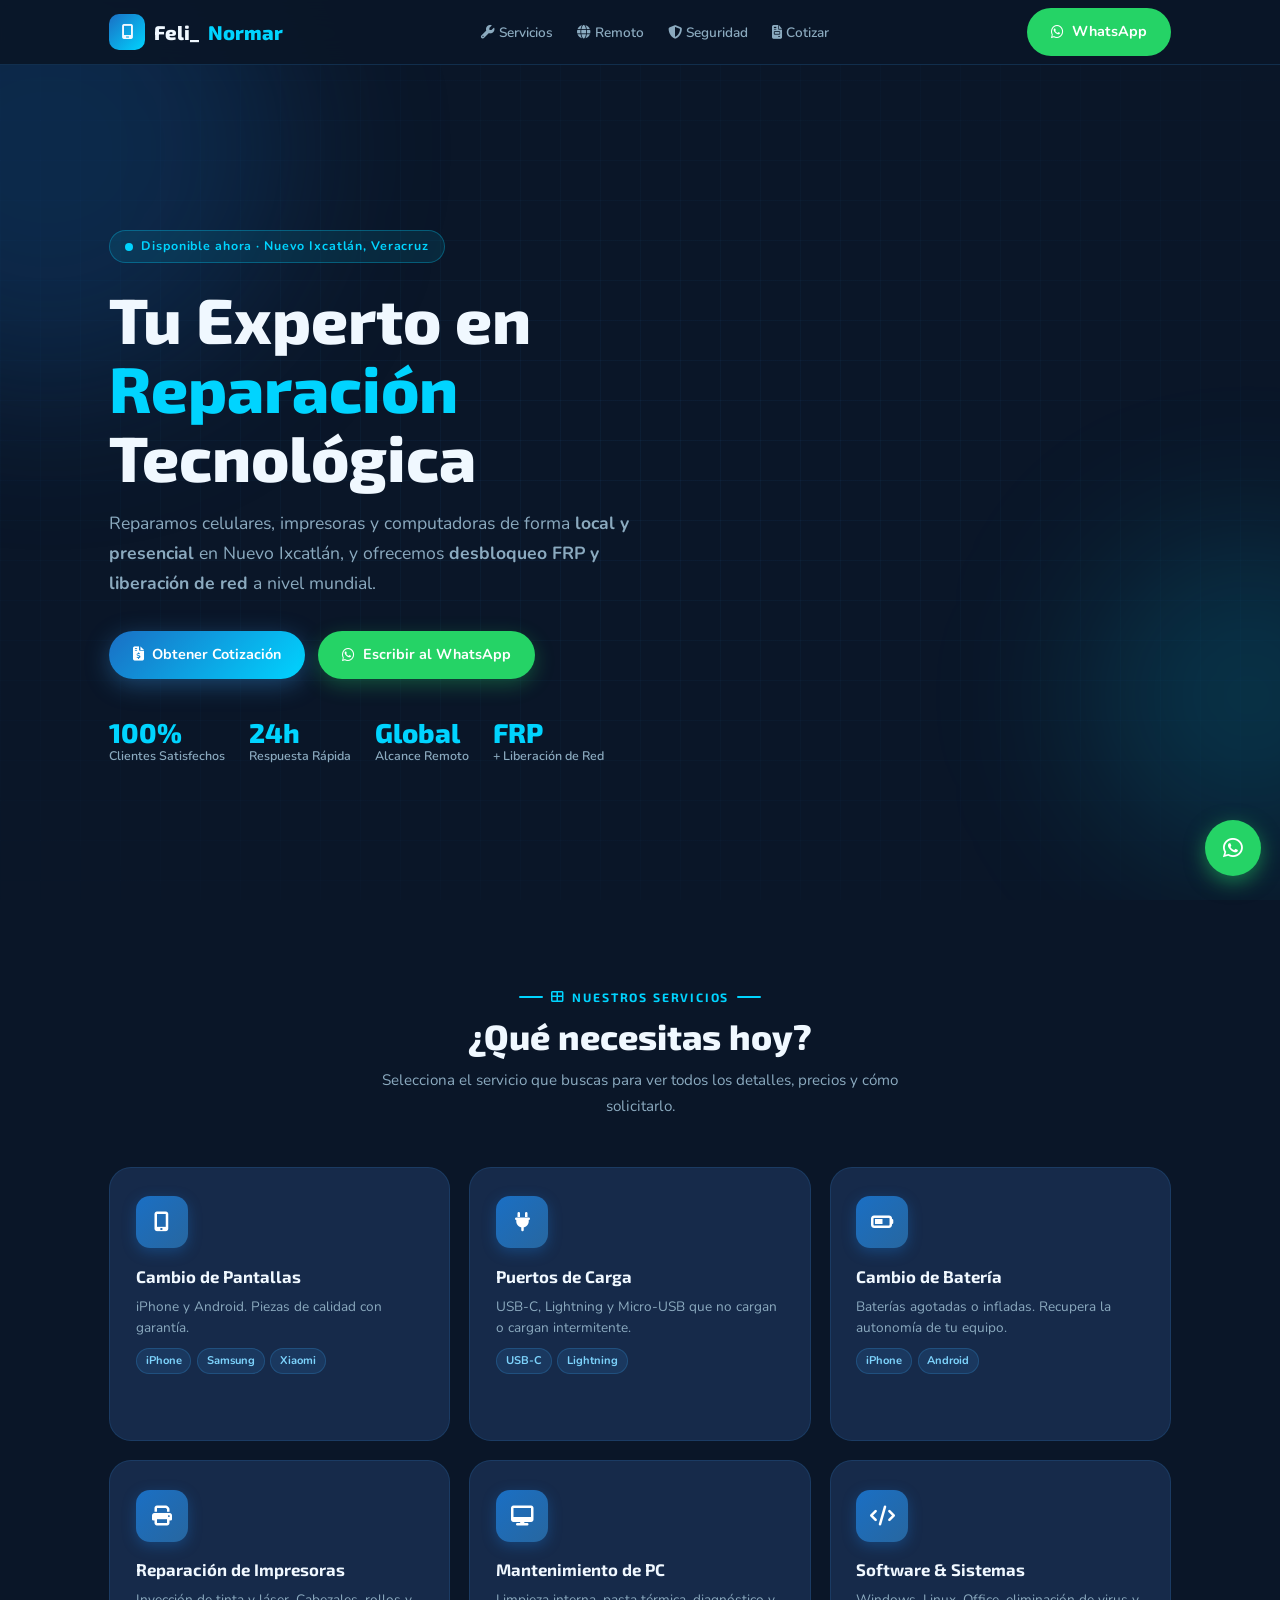
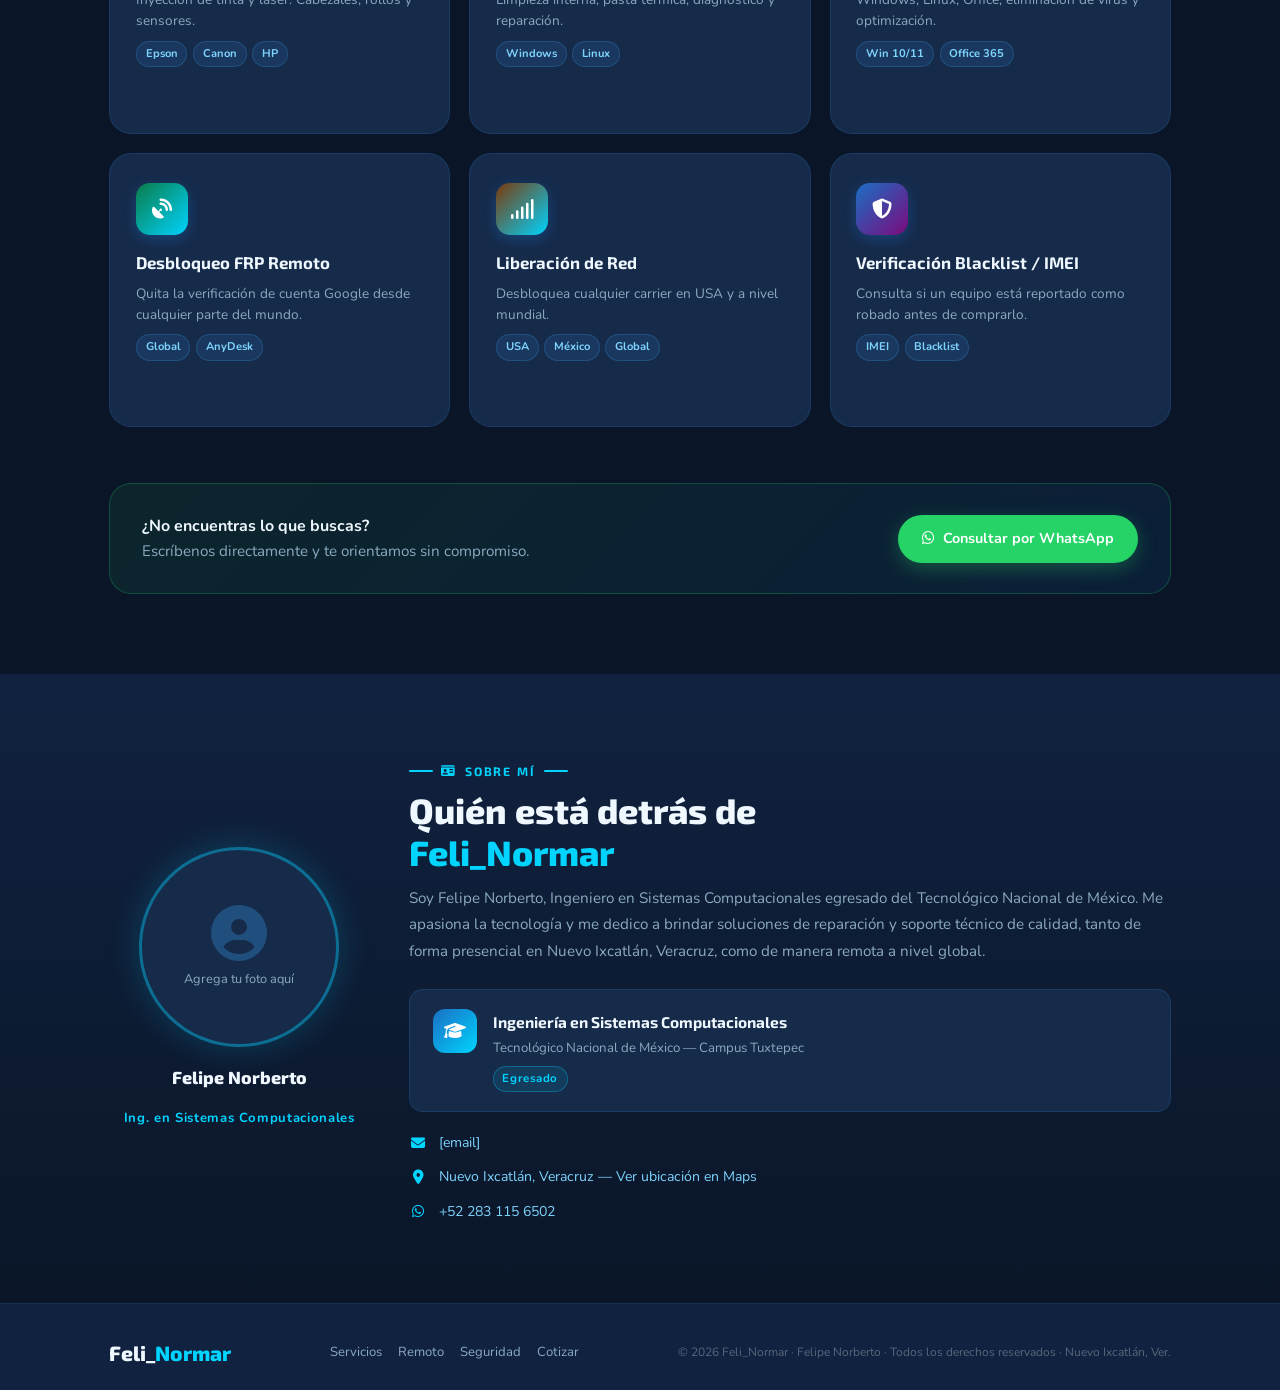
==== index.html @ 26ccc9f1 "feat: sitio web Feli_Normar - lanzamiento inicial" ====
<!DOCTYPE html>
<html lang="es">
<head>
  <meta charset="UTF-8" />
  <meta name="viewport" content="width=device-width, initial-scale=1.0" />
  <meta name="description" content="Feli_Normar – Reparación de celulares, PC e impresoras en Nuevo Ixcatlán, Veracruz. Desbloqueo FRP y liberación de red a nivel global." />
  <title>Feli_Normar | Reparación & Servicios Tecnológicos</title>
  <link rel="preconnect" href="https://fonts.googleapis.com" />
  <link rel="preconnect" href="https://fonts.gstatic.com" crossorigin />
  <link href="https://fonts.googleapis.com/css2?family=Exo+2:wght@300;400;600;700;800&family=Nunito:wght@300;400;600;700&display=swap" rel="stylesheet" />
  <link rel="stylesheet" href="https://cdnjs.cloudflare.com/ajax/libs/font-awesome/6.5.0/css/all.min.css" />
  <link rel="stylesheet" href="assets/css/shared.css" />
  <style>
    /* HERO */
    #hero {
      min-height: 100vh; display: flex; align-items: center;
      padding-top: 80px; position: relative; overflow: hidden;
    }
    .hero-grid {
      position: absolute; inset: 0; z-index: 0;
      background-image:
        linear-gradient(rgba(56,163,245,.06) 1px, transparent 1px),
        linear-gradient(90deg, rgba(56,163,245,.06) 1px, transparent 1px);
      background-size: 40px 40px;
      mask-image: radial-gradient(ellipse 80% 70% at 50% 50%, black, transparent);
    }
    .glow { position: absolute; border-radius: 50%; filter: blur(80px); z-index: 0; pointer-events: none; }
    .glow-1 { width: 480px; height: 480px; top: -10%; left: -15%; background: rgba(26,111,196,.22); }
    .glow-2 { width: 320px; height: 320px; bottom: 5%; right: -10%; background: rgba(0,212,255,.15); }

    .hero-content { position: relative; z-index: 1; padding: 3.5rem 0 2.5rem; }

    .hero-badge {
      display: inline-flex; align-items: center; gap: .5rem;
      background: rgba(0,212,255,.1); border: 1px solid rgba(0,212,255,.3);
      border-radius: 50px; padding: .35rem .95rem;
      font-size: .78rem; font-weight: 700; color: var(--accent);
      letter-spacing: .07em; margin-bottom: 1.3rem;
      animation: fadeInDown .7s ease both;
    }
    .dot { width: 8px; height: 8px; border-radius: 50%; background: var(--accent); animation: blink 1.5s infinite; }
    @keyframes blink { 0%,100%{opacity:1} 50%{opacity:.2} }

    .hero-title {
      font-family: var(--font-head); font-size: clamp(2rem, 8vw, 4rem);
      font-weight: 800; line-height: 1.08; color: var(--white);
      animation: fadeInUp .7s .1s ease both;
    }
    .hero-title .accent { color: var(--accent); }

    .hero-subtitle {
      font-size: clamp(.92rem, 3vw, 1.1rem); color: var(--gray);
      margin: 1.1rem 0 2rem; max-width: 540px; line-height: 1.7;
      animation: fadeInUp .7s .2s ease both;
    }

    .hero-actions { display: flex; flex-wrap: wrap; gap: .8rem; animation: fadeInUp .7s .3s ease both; }

    .hero-stats {
      display: flex; flex-wrap: wrap; gap: 1.5rem;
      margin-top: 2.5rem; animation: fadeInUp .7s .4s ease both;
    }
    .stat-num { font-family: var(--font-head); font-size: 1.7rem; font-weight: 800; color: var(--accent); line-height: 1; }
    .stat-label { font-size: .78rem; color: var(--gray); font-weight: 600; }

    @keyframes fadeInUp { from{opacity:0;transform:translateY(24px)} to{opacity:1;transform:translateY(0)} }
    @keyframes fadeInDown { from{opacity:0;transform:translateY(-16px)} to{opacity:1;transform:translateY(0)} }

    /* SERVICES SECTION */
    #servicios { padding: 5rem 0; }
    .services-header { text-align: center; margin-bottom: 3rem; }
    .services-header .section-label { justify-content: center; }
    .services-header .section-sub { margin: 0 auto; }

    .services-grid {
      display: grid;
      grid-template-columns: repeat(auto-fill, minmax(260px, 1fr));
      gap: 1.2rem;
    }

    .service-btn {
      background: var(--navy-card);
      border: 1px solid rgba(56,163,245,.14);
      border-radius: var(--radius-lg);
      padding: 1.8rem 1.6rem;
      display: flex; flex-direction: column; align-items: flex-start;
      gap: .9rem; cursor: pointer;
      transition: all var(--transition);
      text-decoration: none; color: inherit;
      position: relative; overflow: hidden;
    }
    .service-btn::after {
      content: ''; position: absolute; inset: 0;
      background: linear-gradient(135deg, rgba(56,163,245,.06), transparent);
      opacity: 0; transition: opacity var(--transition);
    }
    .service-btn:hover::after { opacity: 1; }
    .service-btn:hover {
      border-color: rgba(56,163,245,.4);
      box-shadow: var(--shadow-glow);
      transform: translateY(-5px);
    }

    .svc-icon {
      width: 52px; height: 52px; border-radius: 14px;
      background: linear-gradient(135deg, var(--blue), rgba(56,163,245,.5));
      display: grid; place-items: center;
      font-size: 1.25rem; color: #fff;
      box-shadow: 0 4px 14px rgba(26,111,196,.4);
      flex-shrink: 0;
    }

    .svc-body { flex: 1; }
    .svc-title { font-family: var(--font-head); font-size: 1.05rem; font-weight: 700; color: var(--white); margin-bottom: .35rem; }
    .svc-desc { font-size: .85rem; color: var(--gray); line-height: 1.55; }

    .svc-tags { display: flex; flex-wrap: wrap; gap: .35rem; }
    .tag {
      background: rgba(56,163,245,.12); border: 1px solid rgba(56,163,245,.22);
      color: var(--sky); font-size: .7rem; font-weight: 700;
      padding: .18rem .55rem; border-radius: 50px;
    }

    .svc-arrow {
      align-self: flex-end; color: var(--accent); font-size: .85rem;
      opacity: 0; transform: translateX(-6px);
      transition: all var(--transition);
    }
    .service-btn:hover .svc-arrow { opacity: 1; transform: translateX(0); }

    /* CONTACT STRIP */
    .contact-strip {
      margin-top: 3.5rem;
      background: linear-gradient(135deg, rgba(37,211,102,.08), rgba(26,111,196,.1));
      border: 1px solid rgba(37,211,102,.25);
      border-radius: var(--radius-lg); padding: 1.8rem 2rem;
      display: flex; flex-wrap: wrap; align-items: center;
      justify-content: space-between; gap: 1.2rem;
    }
    .contact-strip p { color: var(--gray); font-size: .95rem; }
    .contact-strip strong { color: var(--white); }

    /* ABOUT / PERFIL */
    #perfil { padding: 5rem 0; background: linear-gradient(180deg, var(--navy-mid) 0%, var(--navy) 100%); }
    .perfil-grid {
      display: grid; gap: 2.5rem; align-items: center;
    }
    @media (min-width: 768px) {
      .perfil-grid { grid-template-columns: 260px 1fr; }
    }

    .avatar-wrap {
      display: flex; flex-direction: column; align-items: center; gap: 1rem;
    }
    .avatar-frame {
      width: 200px; height: 200px; border-radius: 50%;
      border: 3px solid rgba(0,212,255,.4);
      box-shadow: 0 0 32px rgba(0,212,255,.2);
      overflow: hidden; background: var(--navy-card);
      display: flex; align-items: center; justify-content: center;
      position: relative;
    }
    .avatar-frame img {
      width: 100%; height: 100%; object-fit: cover;
    }
    .avatar-placeholder {
      display: flex; flex-direction: column; align-items: center; gap: .5rem;
      color: var(--gray); font-size: .8rem; text-align: center; padding: 1rem;
    }
    .avatar-placeholder i { font-size: 3.5rem; color: rgba(56,163,245,.3); }
    .avatar-name {
      font-family: var(--font-head); font-size: 1.1rem; font-weight: 800;
      color: var(--white); text-align: center;
    }
    .avatar-role {
      font-size: .82rem; color: var(--accent); font-weight: 700;
      text-align: center; letter-spacing: .05em;
    }

    .perfil-info .section-label { margin-bottom: .5rem; }
    .perfil-bio { color: var(--gray); font-size: .95rem; line-height: 1.75; margin-bottom: 1.5rem; }

    .edu-card {
      background: var(--navy-card); border: 1px solid rgba(56,163,245,.15);
      border-radius: var(--radius); padding: 1.2rem 1.4rem;
      display: flex; align-items: flex-start; gap: 1rem; margin-bottom: 1rem;
    }
    .edu-icon {
      flex-shrink: 0; width: 44px; height: 44px; border-radius: 12px;
      background: linear-gradient(135deg, var(--blue), var(--accent));
      display: grid; place-items: center; font-size: 1.1rem; color: #fff;
    }
    .edu-body h4 { font-family: var(--font-head); font-size: .97rem; font-weight: 700; color: var(--white); margin-bottom: .2rem; }
    .edu-body p { font-size: .83rem; color: var(--gray); }
    .edu-body .edu-badge {
      display: inline-block; margin-top: .4rem;
      background: rgba(0,212,255,.1); border: 1px solid rgba(0,212,255,.3);
      color: var(--accent); font-size: .72rem; font-weight: 700;
      padding: .15rem .55rem; border-radius: 50px; letter-spacing: .05em;
    }

    .perfil-contact { display: flex; flex-direction: column; gap: .7rem; margin-top: 1.2rem; }
    .pc-item {
      display: flex; align-items: center; gap: .75rem;
      font-size: .88rem; color: var(--gray);
    }
    .pc-item i { color: var(--accent); width: 18px; text-align: center; flex-shrink: 0; }
    .pc-item a { color: var(--sky); transition: color var(--transition); }
    .pc-item a:hover { color: var(--accent); }
  </style>
</head>
<body>

<nav id="navbar">
  <div class="container">
    <div class="nav-inner">
      <a href="index.html" class="nav-logo">
        <div class="logo-icon"><i class="fas fa-mobile-screen"></i></div>
        Feli_<span>Normar</span>
      </a>
      <ul class="nav-links">
        <li><a href="pages/servicios.html"><i class="fas fa-wrench"></i> Servicios</a></li>
        <li><a href="pages/remoto.html"><i class="fas fa-globe"></i> Remoto</a></li>
        <li><a href="pages/seguridad.html"><i class="fas fa-shield-halved"></i> Seguridad</a></li>
        <li><a href="pages/cotizacion.html"><i class="fas fa-file-invoice"></i> Cotizar</a></li>
      </ul>
      <a href="https://wa.me/522831156502" target="_blank" class="nav-wa btn">
        <i class="fab fa-whatsapp"></i> WhatsApp
      </a>
      <div class="hamburger" id="hamburger"><span></span><span></span><span></span></div>
    </div>
  </div>
</nav>

<div id="mobile-menu">
  <a href="pages/servicios.html"><i class="fas fa-wrench"></i> Servicios Locales</a>
  <a href="pages/remoto.html"><i class="fas fa-globe"></i> Servicio Remoto</a>
  <a href="pages/seguridad.html"><i class="fas fa-shield-halved"></i> Seguridad / IMEI</a>
  <a href="pages/cotizacion.html"><i class="fas fa-file-invoice"></i> Cotizar</a>
  <a href="https://wa.me/522831156502" target="_blank" class="menu-wa"><i class="fab fa-whatsapp"></i> WhatsApp</a>
</div>

<!-- HERO -->
<section id="hero">
  <div class="hero-grid"></div>
  <div class="glow glow-1"></div>
  <div class="glow glow-2"></div>
  <div class="container">
    <div class="hero-content">
      <div class="hero-badge">
        <div class="dot"></div>
        Disponible ahora · Nuevo Ixcatlán, Veracruz
      </div>
      <h1 class="hero-title">
        Tu Experto en<br>
        <span class="accent">Reparación</span><br>
        Tecnológica
      </h1>
      <p class="hero-subtitle">
        Reparamos celulares, impresoras y computadoras de forma <strong>local y presencial</strong> en Nuevo Ixcatlán, y ofrecemos <strong>desbloqueo FRP y liberación de red</strong> a nivel mundial.
      </p>
      <div class="hero-actions">
        <a href="pages/cotizacion.html" class="btn btn-primary">
          <i class="fas fa-file-invoice-dollar"></i> Obtener Cotización
        </a>
        <a href="https://wa.me/522831156502?text=Hola%20Feli_Normar,%20quiero%20información%20sobre%20sus%20servicios." target="_blank" class="btn btn-wa">
          <i class="fab fa-whatsapp"></i> Escribir al WhatsApp
        </a>
      </div>
      <div class="hero-stats">
        <div><div class="stat-num">100%</div><div class="stat-label">Clientes Satisfechos</div></div>
        <div><div class="stat-num">24h</div><div class="stat-label">Respuesta Rápida</div></div>
        <div><div class="stat-num">Global</div><div class="stat-label">Alcance Remoto</div></div>
        <div><div class="stat-num">FRP</div><div class="stat-label">+ Liberación de Red</div></div>
      </div>
    </div>
  </div>
</section>

<!-- SERVICIOS GRID -->
<section id="servicios">
  <div class="container">
    <div class="services-header reveal">
      <div class="section-label"><i class="fas fa-th-large"></i> Nuestros Servicios</div>
      <h2 class="section-title">¿Qué necesitas hoy?</h2>
      <p class="section-sub">Selecciona el servicio que buscas para ver todos los detalles, precios y cómo solicitarlo.</p>
    </div>

    <div class="services-grid">

      <a href="pages/servicios.html#pantallas" class="service-btn reveal">
        <div class="svc-icon"><i class="fas fa-mobile-screen-button"></i></div>
        <div class="svc-body">
          <div class="svc-title">Cambio de Pantallas</div>
          <div class="svc-desc">iPhone y Android. Piezas de calidad con garantía.</div>
          <div class="svc-tags" style="margin-top:.6rem;">
            <span class="tag">iPhone</span><span class="tag">Samsung</span><span class="tag">Xiaomi</span>
          </div>
        </div>
        <span class="svc-arrow"><i class="fas fa-arrow-right"></i></span>
      </a>

      <a href="pages/servicios.html#carga" class="service-btn reveal">
        <div class="svc-icon"><i class="fas fa-plug"></i></div>
        <div class="svc-body">
          <div class="svc-title">Puertos de Carga</div>
          <div class="svc-desc">USB-C, Lightning y Micro-USB que no cargan o cargan intermitente.</div>
          <div class="svc-tags" style="margin-top:.6rem;">
            <span class="tag">USB-C</span><span class="tag">Lightning</span>
          </div>
        </div>
        <span class="svc-arrow"><i class="fas fa-arrow-right"></i></span>
      </a>

      <a href="pages/servicios.html#bateria" class="service-btn reveal">
        <div class="svc-icon"><i class="fas fa-battery-half"></i></div>
        <div class="svc-body">
          <div class="svc-title">Cambio de Batería</div>
          <div class="svc-desc">Baterías agotadas o infladas. Recupera la autonomía de tu equipo.</div>
          <div class="svc-tags" style="margin-top:.6rem;">
            <span class="tag">iPhone</span><span class="tag">Android</span>
          </div>
        </div>
        <span class="svc-arrow"><i class="fas fa-arrow-right"></i></span>
      </a>

      <a href="pages/servicios.html#impresoras" class="service-btn reveal">
        <div class="svc-icon"><i class="fas fa-print"></i></div>
        <div class="svc-body">
          <div class="svc-title">Reparación de Impresoras</div>
          <div class="svc-desc">Inyección de tinta y láser. Cabezales, rollos y sensores.</div>
          <div class="svc-tags" style="margin-top:.6rem;">
            <span class="tag">Epson</span><span class="tag">Canon</span><span class="tag">HP</span>
          </div>
        </div>
        <span class="svc-arrow"><i class="fas fa-arrow-right"></i></span>
      </a>

      <a href="pages/servicios.html#pc" class="service-btn reveal">
        <div class="svc-icon"><i class="fas fa-desktop"></i></div>
        <div class="svc-body">
          <div class="svc-title">Mantenimiento de PC</div>
          <div class="svc-desc">Limpieza interna, pasta térmica, diagnóstico y reparación.</div>
          <div class="svc-tags" style="margin-top:.6rem;">
            <span class="tag">Windows</span><span class="tag">Linux</span>
          </div>
        </div>
        <span class="svc-arrow"><i class="fas fa-arrow-right"></i></span>
      </a>

      <a href="pages/servicios.html#software" class="service-btn reveal">
        <div class="svc-icon"><i class="fas fa-code"></i></div>
        <div class="svc-body">
          <div class="svc-title">Software & Sistemas</div>
          <div class="svc-desc">Windows, Linux, Office, eliminación de virus y optimización.</div>
          <div class="svc-tags" style="margin-top:.6rem;">
            <span class="tag">Win 10/11</span><span class="tag">Office 365</span>
          </div>
        </div>
        <span class="svc-arrow"><i class="fas fa-arrow-right"></i></span>
      </a>

      <a href="pages/remoto.html" class="service-btn reveal">
        <div class="svc-icon" style="background:linear-gradient(135deg,#0a7c4a,var(--accent))"><i class="fas fa-satellite-dish"></i></div>
        <div class="svc-body">
          <div class="svc-title">Desbloqueo FRP Remoto</div>
          <div class="svc-desc">Quita la verificación de cuenta Google desde cualquier parte del mundo.</div>
          <div class="svc-tags" style="margin-top:.6rem;">
            <span class="tag">Global</span><span class="tag">AnyDesk</span>
          </div>
        </div>
        <span class="svc-arrow"><i class="fas fa-arrow-right"></i></span>
      </a>

      <a href="pages/remoto.html#red" class="service-btn reveal">
        <div class="svc-icon" style="background:linear-gradient(135deg,#7c3a0a,var(--accent))"><i class="fas fa-signal"></i></div>
        <div class="svc-body">
          <div class="svc-title">Liberación de Red</div>
          <div class="svc-desc">Desbloquea cualquier carrier en USA y a nivel mundial.</div>
          <div class="svc-tags" style="margin-top:.6rem;">
            <span class="tag">USA</span><span class="tag">México</span><span class="tag">Global</span>
          </div>
        </div>
        <span class="svc-arrow"><i class="fas fa-arrow-right"></i></span>
      </a>

      <a href="pages/seguridad.html" class="service-btn reveal">
        <div class="svc-icon" style="background:linear-gradient(135deg,#1a6fc4,#7c0a7c)"><i class="fas fa-shield-halved"></i></div>
        <div class="svc-body">
          <div class="svc-title">Verificación Blacklist / IMEI</div>
          <div class="svc-desc">Consulta si un equipo está reportado como robado antes de comprarlo.</div>
          <div class="svc-tags" style="margin-top:.6rem;">
            <span class="tag">IMEI</span><span class="tag">Blacklist</span>
          </div>
        </div>
        <span class="svc-arrow"><i class="fas fa-arrow-right"></i></span>
      </a>

    </div>

    <div class="contact-strip reveal">
      <div>
        <strong>¿No encuentras lo que buscas?</strong>
        <p>Escríbenos directamente y te orientamos sin compromiso.</p>
      </div>
      <a href="https://wa.me/522831156502?text=Hola,%20tengo%20una%20consulta%20sobre%20sus%20servicios." target="_blank" class="btn btn-wa">
        <i class="fab fa-whatsapp"></i> Consultar por WhatsApp
      </a>
    </div>
  </div>
</section>

<!-- PERFIL -->
<section id="perfil">
  <div class="container">
    <div class="perfil-grid reveal">

      <!-- Avatar -->
      <div class="avatar-wrap">
        <div class="avatar-frame">
          <!-- Reemplaza esta imagen con tu foto: <img src="tu-foto.jpg" alt="Felipe Norberto"> -->
          <div class="avatar-placeholder">
            <i class="fas fa-user-circle"></i>
            <span>Agrega tu foto aquí</span>
          </div>
        </div>
        <div class="avatar-name">Felipe Norberto</div>
        <div class="avatar-role">Ing. en Sistemas Computacionales</div>
      </div>

      <!-- Info -->
      <div class="perfil-info">
        <div class="section-label"><i class="fas fa-id-card"></i> Sobre mí</div>
        <h2 class="section-title">Quién está detrás de<br><span style="color:var(--accent)">Feli_Normar</span></h2>
        <p class="perfil-bio">
          Soy Felipe Norberto, Ingeniero en Sistemas Computacionales egresado del Tecnológico Nacional de México.
          Me apasiona la tecnología y me dedico a brindar soluciones de reparación y soporte técnico de calidad,
          tanto de forma presencial en Nuevo Ixcatlán, Veracruz, como de manera remota a nivel global.
        </p>

        <!-- Formación académica -->
        <div class="edu-card">
          <div class="edu-icon"><i class="fas fa-graduation-cap"></i></div>
          <div class="edu-body">
            <h4>Ingeniería en Sistemas Computacionales</h4>
            <p>Tecnológico Nacional de México — Campus Tuxtepec</p>
            <span class="edu-badge">Egresado</span>
          </div>
        </div>

        <!-- Contacto -->
        <div class="perfil-contact">
          <div class="pc-item">
            <i class="fas fa-envelope"></i>
            <a href="mailto:[email]">[email]</a>
          </div>
          <div class="pc-item">
            <i class="fas fa-map-marker-alt"></i>
            <a href="https://maps.app.goo.gl/oEcyVdW6i9ugbWaA8" target="_blank" rel="noopener">
              Nuevo Ixcatlán, Veracruz — Ver ubicación en Maps
            </a>
          </div>
          <div class="pc-item">
            <i class="fab fa-whatsapp"></i>
            <a href="https://wa.me/522831156502" target="_blank" rel="noopener">+52 283 115 6502</a>
          </div>
        </div>
      </div>

    </div>
  </div>
</section>

<footer>
  <div class="container">
    <div class="footer-inner">
      <div class="footer-logo">Feli_<span>Normar</span></div>
      <div class="footer-links">
        <a href="pages/servicios.html">Servicios</a>
        <a href="pages/remoto.html">Remoto</a>
        <a href="pages/seguridad.html">Seguridad</a>
        <a href="pages/cotizacion.html">Cotizar</a>
      </div>
      <div class="footer-copy">© 2026 Feli_Normar · Felipe Norberto · Todos los derechos reservados · Nuevo Ixcatlán, Ver.</div>
    </div>
  </div>
</footer>

<a href="https://wa.me/522831156502" target="_blank" id="wa-fab" aria-label="WhatsApp">
  <i class="fab fa-whatsapp"></i>
</a>

<script>
  const ham = document.getElementById('hamburger');
  const menu = document.getElementById('mobile-menu');
  ham.addEventListener('click', () => {
    ham.classList.toggle('open');
    menu.classList.toggle('open');
  });
  menu.querySelectorAll('a').forEach(a => a.addEventListener('click', () => {
    ham.classList.remove('open'); menu.classList.remove('open');
  }));

  const observer = new IntersectionObserver(entries => {
    entries.forEach(e => { if (e.isIntersecting) e.target.classList.add('visible'); });
  }, { threshold: 0.12 });
  document.querySelectorAll('.reveal').forEach(el => observer.observe(el));
</script>
</body>
</html>
---- assets/css/shared.css ----
:root {
  --navy:        #0a1628;
  --navy-mid:    #112240;
  --navy-card:   #162a4a;
  --blue:        #1a6fc4;
  --blue-light:  #38a3f5;
  --sky:         #7dd3fc;
  --white:       #f0f8ff;
  --gray:        #8baabf;
  --accent:      #00d4ff;
  --green:       #25d366;
  --radius:      14px;
  --radius-lg:   22px;
  --shadow-glow: 0 0 24px rgba(56,163,245,.35);
  --font-head:   'Exo 2', sans-serif;
  --font-body:   'Nunito', sans-serif;
  --transition:  .3s cubic-bezier(.4,0,.2,1);
}

*, *::before, *::after { box-sizing: border-box; margin: 0; padding: 0; }
html { scroll-behavior: smooth; font-size: 16px; }
body { background: var(--navy); color: var(--white); font-family: var(--font-body); line-height: 1.65; overflow-x: hidden; }
a { text-decoration: none; color: inherit; }
ul { list-style: none; }

::-webkit-scrollbar { width: 6px; }
::-webkit-scrollbar-track { background: var(--navy); }
::-webkit-scrollbar-thumb { background: var(--blue); border-radius: 4px; }

.container { width: 100%; max-width: 1100px; margin: 0 auto; padding: 0 1.2rem; }

/* NAVBAR */
#navbar {
  position: fixed; top: 0; left: 0; right: 0; z-index: 1000;
  background: rgba(10,22,40,.92); backdrop-filter: blur(14px);
  border-bottom: 1px solid rgba(56,163,245,.18);
}
.nav-inner { display: flex; align-items: center; justify-content: space-between; height: 64px; }
.nav-logo {
  display: flex; align-items: center; gap: .55rem;
  font-family: var(--font-head); font-size: 1.25rem; font-weight: 800; color: var(--white);
}
.nav-logo span { color: var(--accent); }
.nav-logo .logo-icon {
  width: 36px; height: 36px; border-radius: 10px;
  background: linear-gradient(135deg, var(--blue), var(--accent));
  display: grid; place-items: center; font-size: .95rem;
}
.nav-links { display: none; gap: 1.5rem; align-items: center; }
.nav-links a { font-size: .85rem; font-weight: 600; color: var(--gray); transition: color var(--transition); }
.nav-links a:hover, .nav-links a.active { color: var(--accent); }
.nav-wa {
  display: none; align-items: center; gap: .4rem;
  padding: .45rem 1.1rem; border-radius: 50px;
  background: var(--green); color: #fff; font-weight: 700; font-size: .82rem;
  transition: var(--transition);
}
.nav-wa:hover { transform: translateY(-2px); box-shadow: 0 6px 20px rgba(37,211,102,.4); }
.hamburger { cursor: pointer; width: 36px; height: 36px; display: flex; flex-direction: column; justify-content: center; gap: 5px; padding: 4px; }
.hamburger span { display: block; height: 2px; border-radius: 2px; background: var(--white); transition: var(--transition); }
.hamburger.open span:nth-child(1) { transform: translateY(7px) rotate(45deg); }
.hamburger.open span:nth-child(2) { opacity: 0; }
.hamburger.open span:nth-child(3) { transform: translateY(-7px) rotate(-45deg); }

#mobile-menu {
  position: fixed; top: 64px; left: 0; right: 0; z-index: 999;
  background: rgba(10,22,40,.97); backdrop-filter: blur(20px);
  padding: 1.2rem 1.2rem 1.8rem;
  transform: translateY(-110%); transition: transform .35s cubic-bezier(.4,0,.2,1);
  border-bottom: 1px solid rgba(56,163,245,.15);
}
#mobile-menu.open { transform: translateY(0); }
#mobile-menu a {
  display: flex; align-items: center; gap: .7rem;
  padding: .8rem 0; border-bottom: 1px solid rgba(255,255,255,.07);
  color: var(--gray); font-weight: 600; font-size: .92rem;
}
#mobile-menu a:last-child { border: none; }
#mobile-menu a:hover { color: var(--accent); }
#mobile-menu .menu-wa {
  margin-top: 1rem; justify-content: center;
  padding: .8rem; border-radius: 50px;
  background: var(--green); color: #fff; font-weight: 700; border: none;
}

/* BUTTONS */
.btn {
  display: inline-flex; align-items: center; gap: .5rem;
  padding: .75rem 1.5rem; border-radius: 50px;
  font-weight: 700; font-size: .9rem;
  transition: all var(--transition); border: none; cursor: pointer; white-space: nowrap;
}
.btn-primary {
  background: linear-gradient(135deg, var(--blue), var(--accent));
  color: #fff; box-shadow: 0 6px 24px rgba(56,163,245,.35);
}
.btn-primary:hover { transform: translateY(-3px); box-shadow: 0 10px 30px rgba(56,163,245,.5); }
.btn-wa { background: var(--green); color: #fff; box-shadow: 0 6px 20px rgba(37,211,102,.3); }
.btn-wa:hover { transform: translateY(-3px); box-shadow: 0 10px 28px rgba(37,211,102,.5); }
.btn-outline { background: transparent; border: 2px solid rgba(56,163,245,.4); color: var(--blue-light); }
.btn-outline:hover { background: rgba(56,163,245,.1); border-color: var(--blue-light); }

/* SECTION LABELS */
.section-label {
  display: inline-flex; align-items: center; gap: .5rem;
  font-family: var(--font-head); font-size: .76rem; font-weight: 700;
  letter-spacing: .15em; text-transform: uppercase; color: var(--accent); margin-bottom: .5rem;
}
.section-label::before, .section-label::after {
  content: ''; display: block; width: 24px; height: 2px;
  background: var(--accent); border-radius: 2px;
}
.section-title {
  font-family: var(--font-head); font-size: clamp(1.5rem, 5vw, 2.2rem);
  font-weight: 800; line-height: 1.2; color: var(--white); margin-bottom: .7rem;
}
.section-sub { font-size: .95rem; color: var(--gray); max-width: 540px; }

/* CARDS */
.card {
  background: var(--navy-card); border: 1px solid rgba(56,163,245,.12);
  border-radius: var(--radius-lg); padding: 1.6rem;
  transition: all var(--transition);
}
.card:hover { border-color: rgba(56,163,245,.35); box-shadow: var(--shadow-glow); transform: translateY(-4px); }

/* FOOTER */
footer {
  background: var(--navy-mid); border-top: 1px solid rgba(56,163,245,.1);
  padding: 2rem 0 1.2rem;
}
.footer-inner {
  display: flex; flex-direction: column; align-items: center;
  gap: 1.2rem; text-align: center;
}
.footer-logo { font-family: var(--font-head); font-size: 1.3rem; font-weight: 800; color: var(--white); }
.footer-logo span { color: var(--accent); }
.footer-links { display: flex; flex-wrap: wrap; justify-content: center; gap: 1rem; }
.footer-links a { font-size: .82rem; color: var(--gray); transition: color var(--transition); }
.footer-links a:hover { color: var(--accent); }
.footer-copy { font-size: .75rem; color: rgba(255,255,255,.3); }

/* WA FAB */
#wa-fab {
  position: fixed; bottom: 1.5rem; right: 1.2rem; z-index: 900;
  width: 56px; height: 56px; border-radius: 50%;
  background: var(--green); color: #fff;
  display: grid; place-items: center; font-size: 1.4rem;
  box-shadow: 0 6px 20px rgba(37,211,102,.5);
  transition: all var(--transition);
}
#wa-fab:hover { transform: scale(1.1) translateY(-3px); box-shadow: 0 10px 30px rgba(37,211,102,.7); }

/* REVEAL ANIMATION */
.reveal { opacity: 0; transform: translateY(28px); transition: opacity .6s ease, transform .6s ease; }
.reveal.visible { opacity: 1; transform: none; }

/* RESPONSIVE */
@media (min-width: 768px) {
  .nav-links { display: flex; }
  .nav-wa { display: flex; }
  .hamburger { display: none; }
  #mobile-menu { display: none !important; }
  .footer-inner { flex-direction: row; justify-content: space-between; text-align: left; }
}
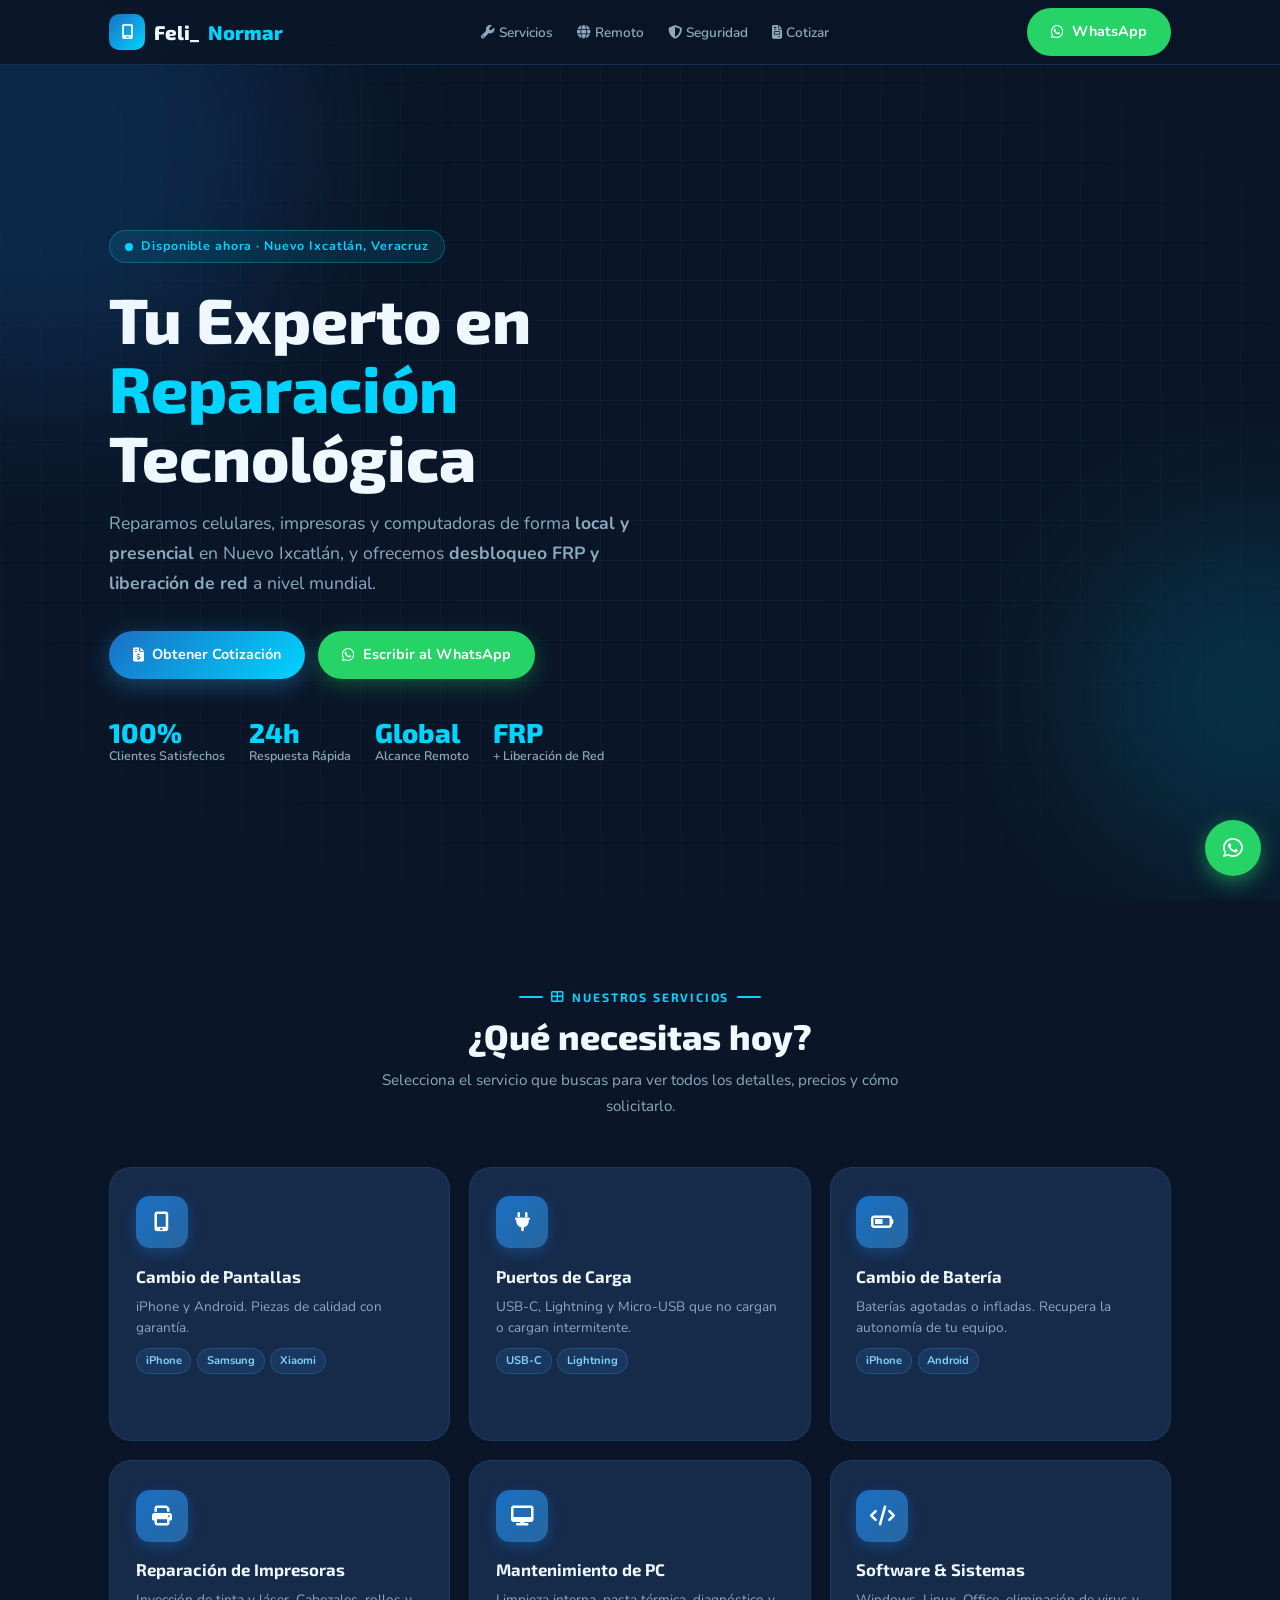
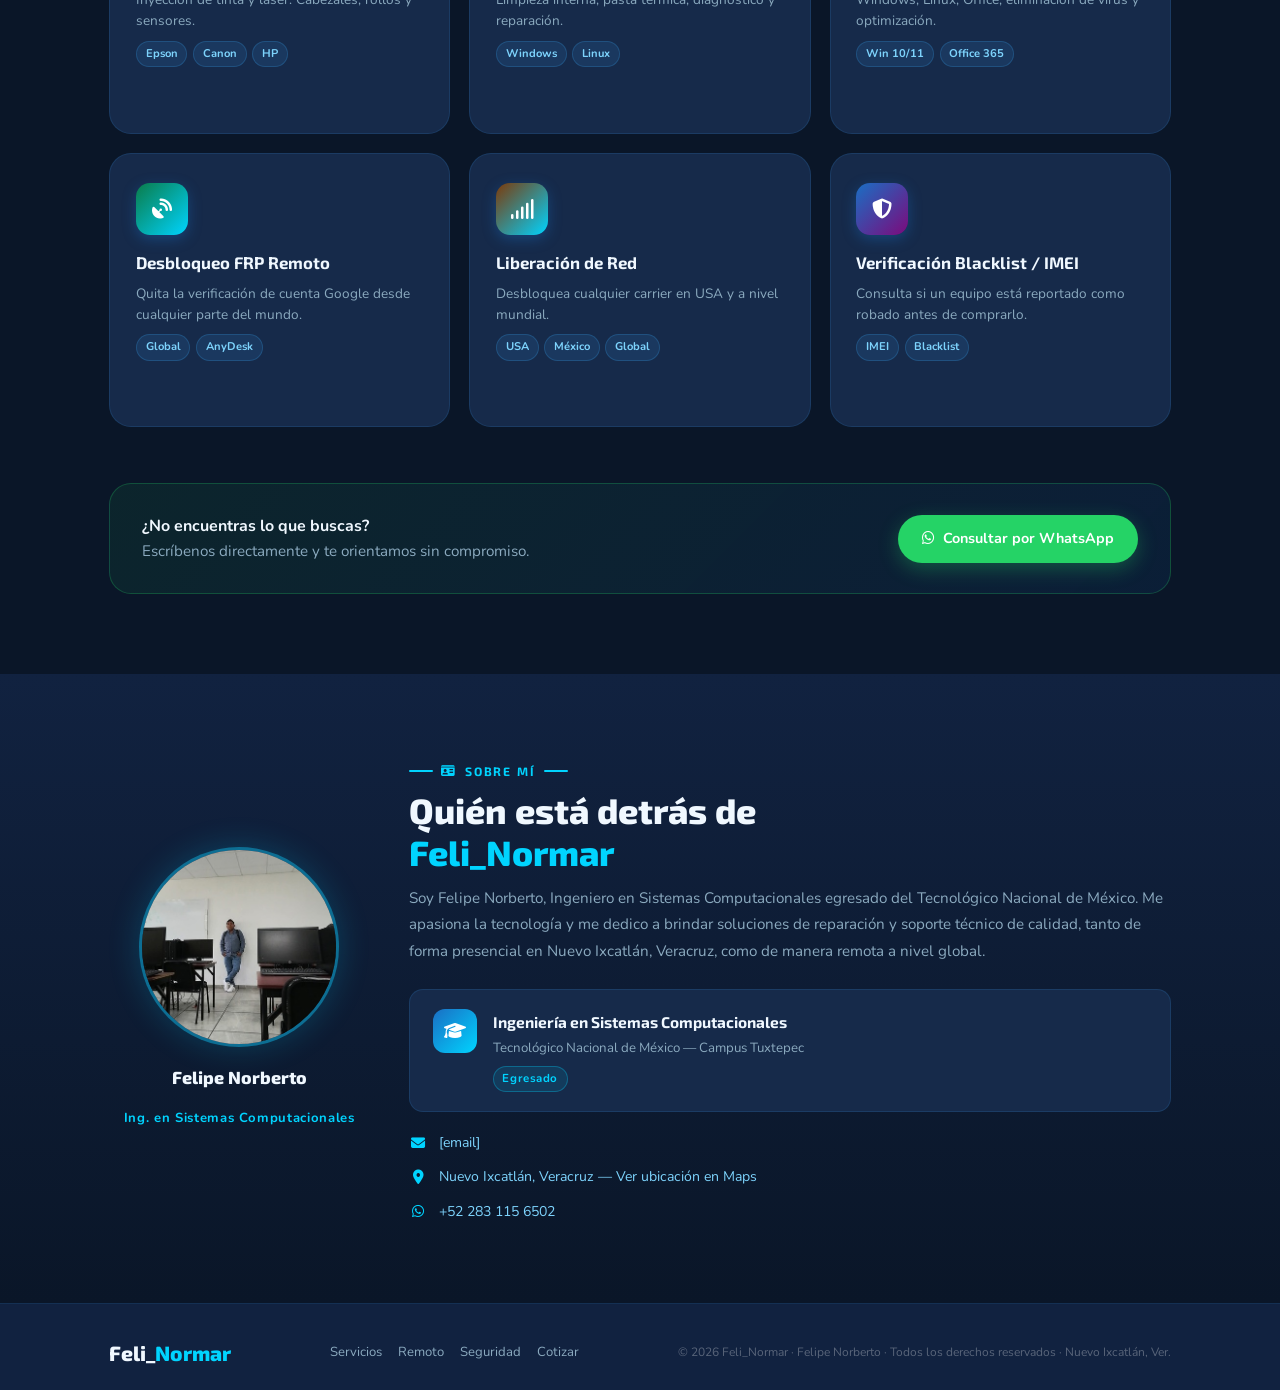
==== commit a1962ddc: "feat: agregar avatar y og-image reales" ====
--- a/index.html
+++ b/index.html
@@ -4,6 +4,12 @@
   <meta charset="UTF-8" />
   <meta name="viewport" content="width=device-width, initial-scale=1.0" />
   <meta name="description" content="Feli_Normar – Reparación de celulares, PC e impresoras en Nuevo Ixcatlán, Veracruz. Desbloqueo FRP y liberación de red a nivel global." />
+  <meta property="og:title" content="Feli_Normar | Reparación & Servicios Tecnológicos" />
+  <meta property="og:description" content="Reparación de celulares, PC e impresoras en Nuevo Ixcatlán, Veracruz. Desbloqueo FRP y liberación de red a nivel global." />
+  <meta property="og:image" content="https://felinormar.github.io/feli-normar-web/assets/img/og-image.jpg" />
+  <meta property="og:url" content="https://felinormar.github.io/feli-normar-web" />
+  <meta property="og:type" content="website" />
+  <meta name="twitter:card" content="summary_large_image" />
   <title>Feli_Normar | Reparación & Servicios Tecnológicos</title>
   <link rel="preconnect" href="https://fonts.googleapis.com" />
   <link rel="preconnect" href="https://fonts.gstatic.com" crossorigin />
@@ -418,11 +424,7 @@
       <!-- Avatar -->
       <div class="avatar-wrap">
         <div class="avatar-frame">
-          <!-- Reemplaza esta imagen con tu foto: <img src="tu-foto.jpg" alt="Felipe Norberto"> -->
-          <div class="avatar-placeholder">
-            <i class="fas fa-user-circle"></i>
-            <span>Agrega tu foto aquí</span>
-          </div>
+          <img src="assets/img/avatar.jpg" alt="Felipe Norberto">
         </div>
         <div class="avatar-name">Felipe Norberto</div>
         <div class="avatar-role">Ing. en Sistemas Computacionales</div>
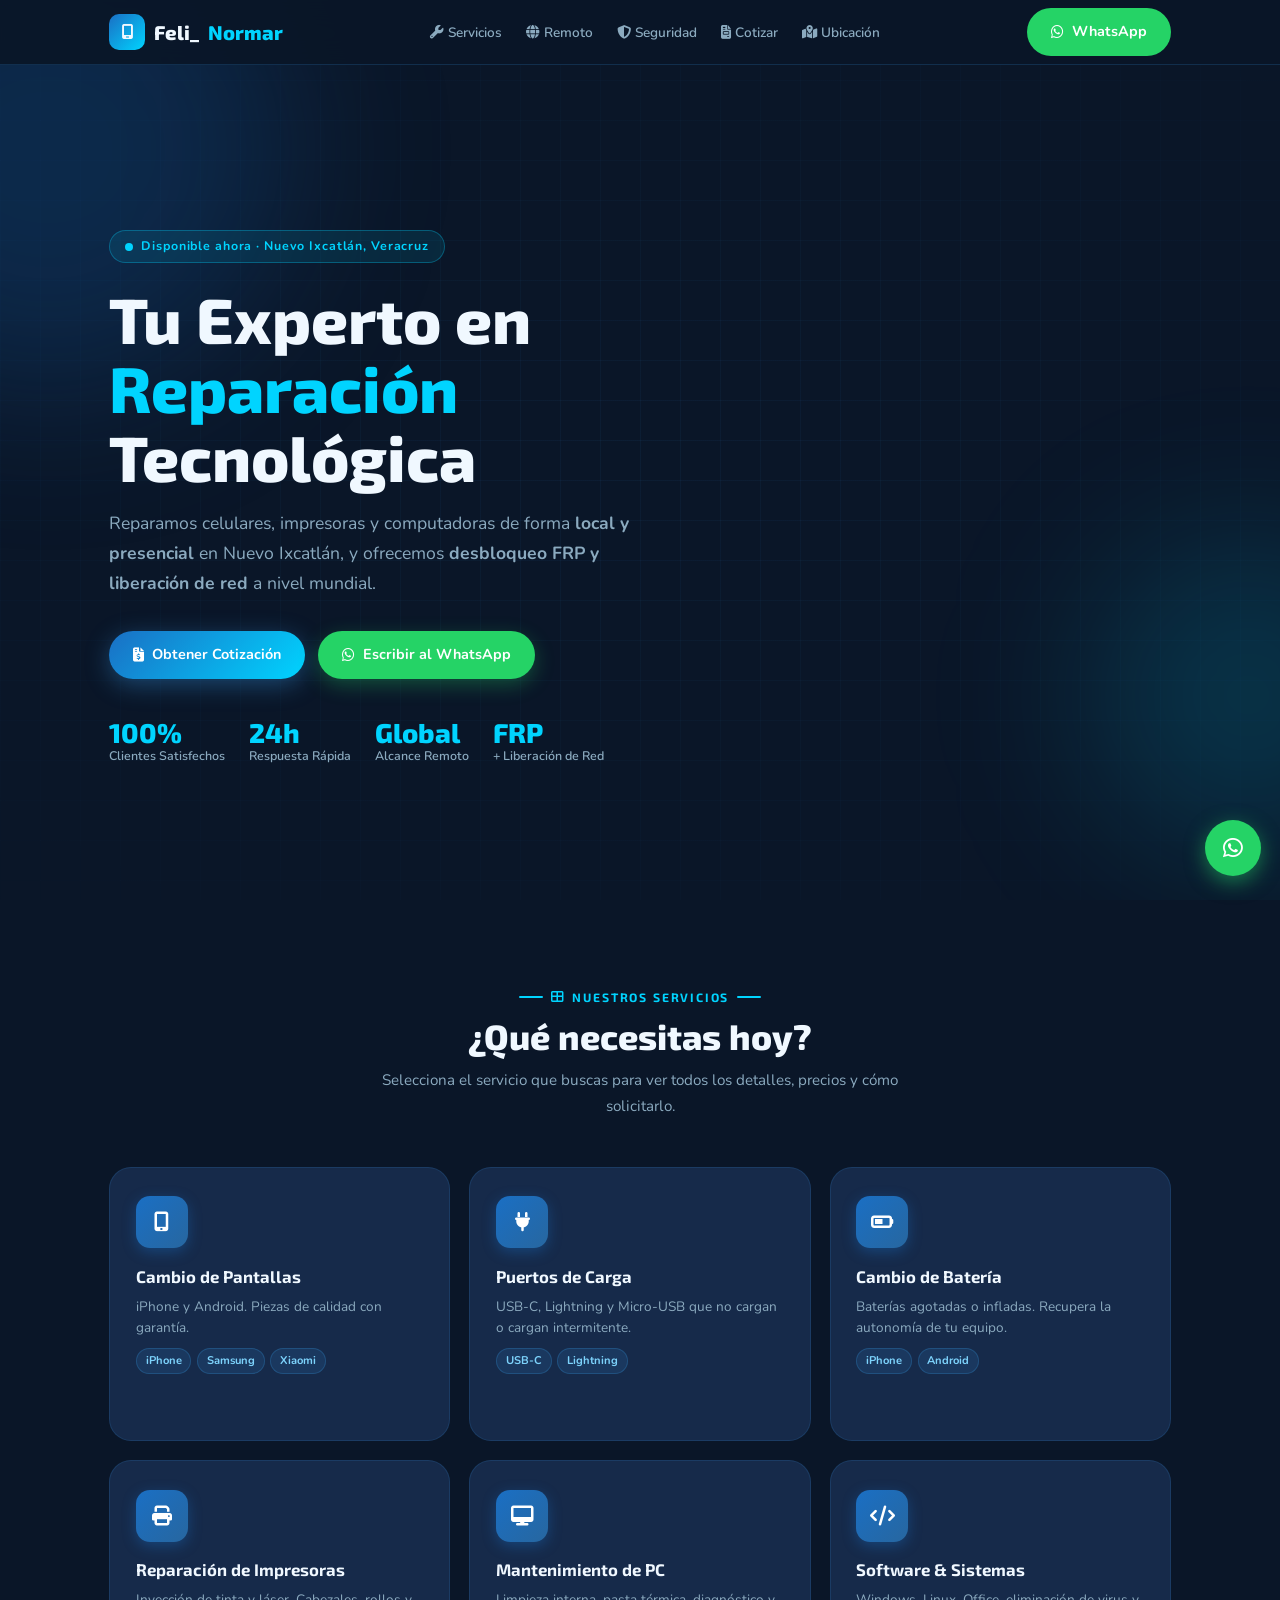
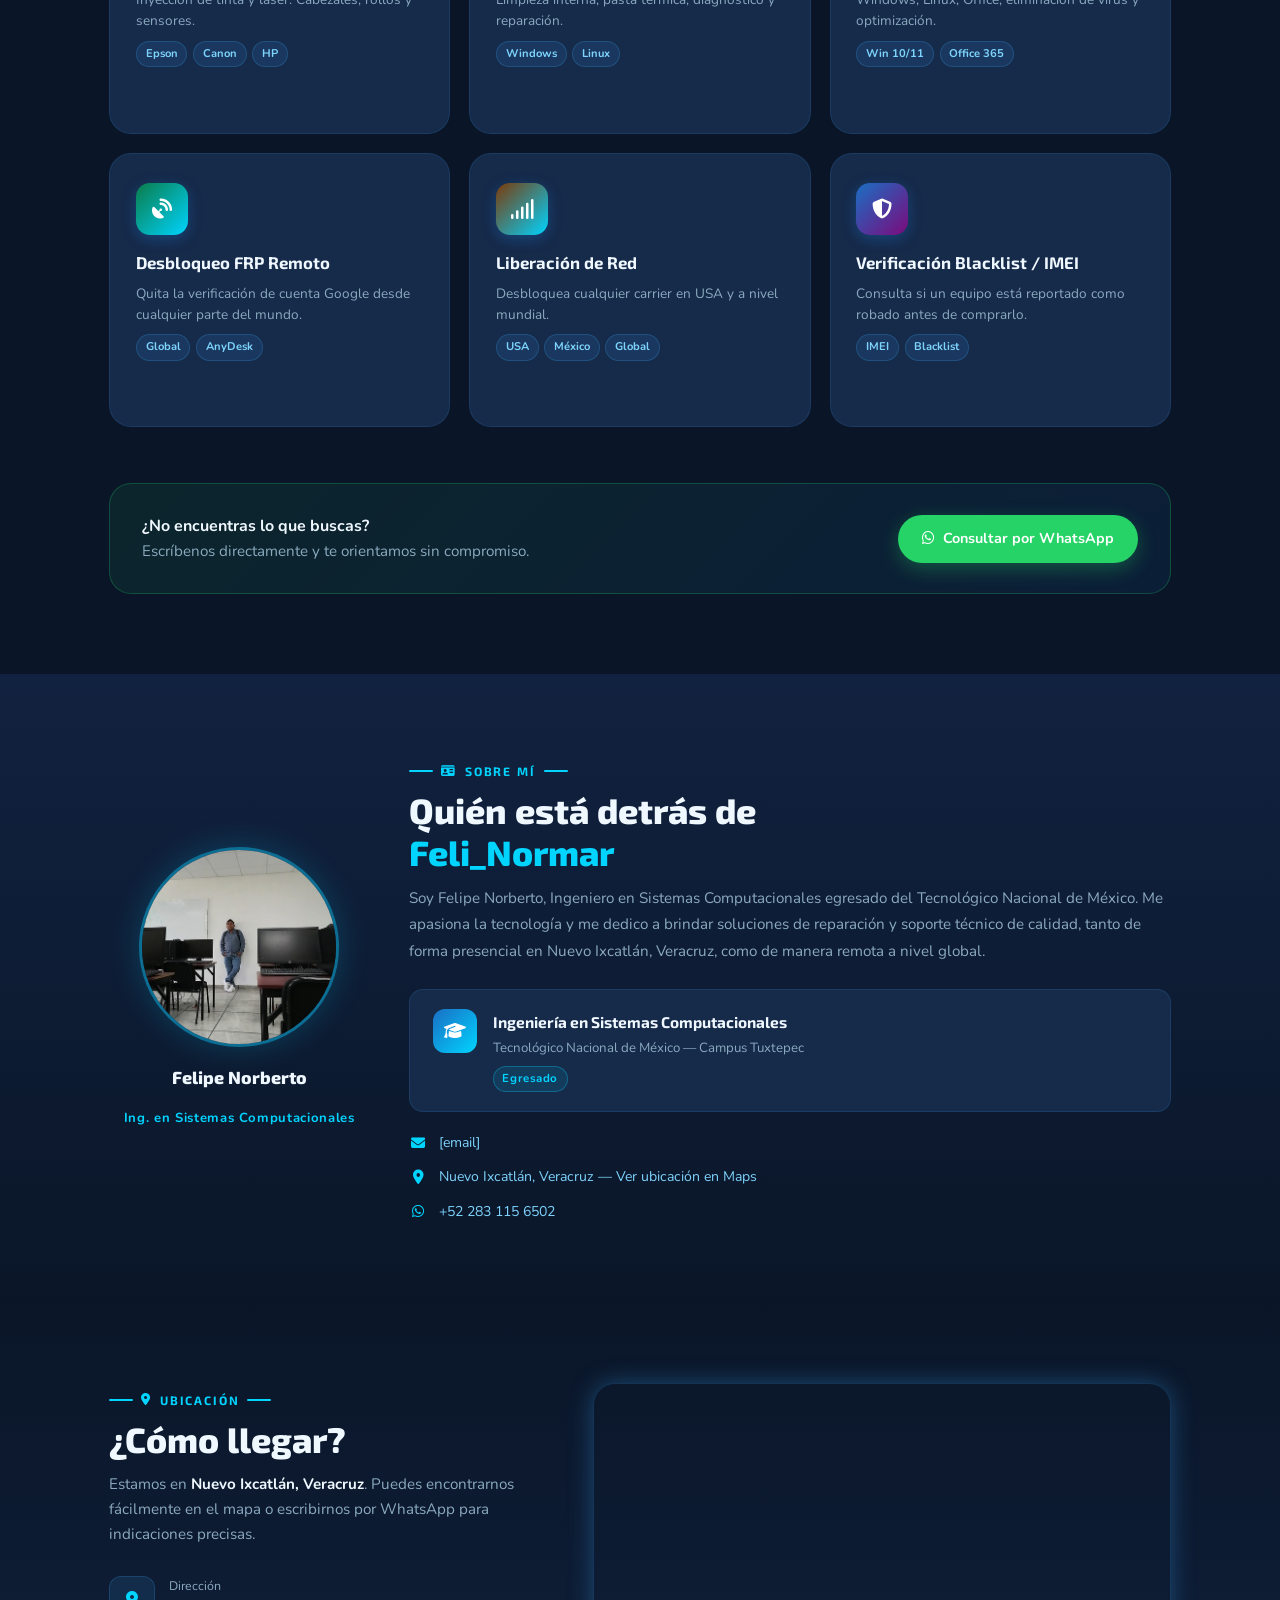
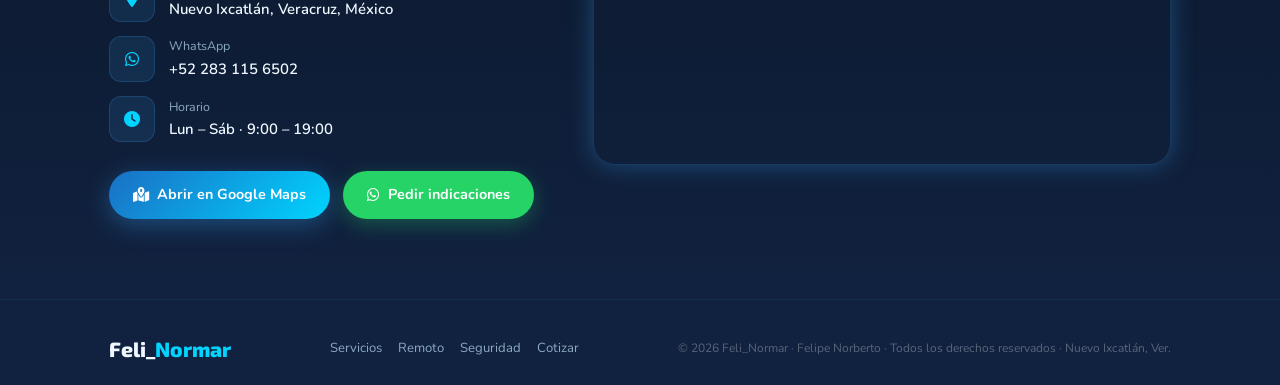
==== commit 47c8fcdf: "feat: agregar seccion como llegar con mapa embebido" ====
--- a/index.html
+++ b/index.html
@@ -213,6 +213,14 @@
     .pc-item i { color: var(--accent); width: 18px; text-align: center; flex-shrink: 0; }
     .pc-item a { color: var(--sky); transition: color var(--transition); }
     .pc-item a:hover { color: var(--accent); }
+
+    /* UBICACIÓN */
+    .ubicacion-grid {
+      display: grid; gap: 2.5rem; align-items: start;
+    }
+    @media (min-width: 768px) {
+      .ubicacion-grid { grid-template-columns: 1fr 1.3fr; }
+    }
   </style>
 </head>
 <body>
@@ -229,6 +237,7 @@
         <li><a href="pages/remoto.html"><i class="fas fa-globe"></i> Remoto</a></li>
         <li><a href="pages/seguridad.html"><i class="fas fa-shield-halved"></i> Seguridad</a></li>
         <li><a href="pages/cotizacion.html"><i class="fas fa-file-invoice"></i> Cotizar</a></li>
+        <li><a href="#ubicacion"><i class="fas fa-map-location-dot"></i> Ubicación</a></li>
       </ul>
       <a href="https://wa.me/522831156502" target="_blank" class="nav-wa btn">
         <i class="fab fa-whatsapp"></i> WhatsApp
@@ -243,6 +252,7 @@
   <a href="pages/remoto.html"><i class="fas fa-globe"></i> Servicio Remoto</a>
   <a href="pages/seguridad.html"><i class="fas fa-shield-halved"></i> Seguridad / IMEI</a>
   <a href="pages/cotizacion.html"><i class="fas fa-file-invoice"></i> Cotizar</a>
+  <a href="#ubicacion"><i class="fas fa-map-location-dot"></i> Cómo llegar</a>
   <a href="https://wa.me/522831156502" target="_blank" class="menu-wa"><i class="fab fa-whatsapp"></i> WhatsApp</a>
 </div>
 
@@ -473,6 +483,77 @@
   </div>
 </section>
 
+<!-- CÓMO LLEGAR -->
+<section id="ubicacion" style="padding:5rem 0; background: linear-gradient(180deg, var(--navy) 0%, var(--navy-mid) 100%);">
+  <div class="container">
+    <div class="reveal ubicacion-grid">
+
+      <div>
+        <div class="section-label"><i class="fas fa-map-marker-alt"></i> Ubicación</div>
+        <h2 class="section-title">¿Cómo llegar?</h2>
+        <p class="section-sub" style="margin-bottom:1.8rem;">
+          Estamos en <strong style="color:var(--white)">Nuevo Ixcatlán, Veracruz</strong>. Puedes encontrarnos fácilmente en el mapa o escribirnos por WhatsApp para indicaciones precisas.
+        </p>
+
+        <!-- Detalles de dirección -->
+        <div style="display:flex; flex-direction:column; gap:.9rem; margin-bottom:1.8rem;">
+          <div style="display:flex; align-items:center; gap:.85rem;">
+            <div style="width:46px;height:46px;border-radius:12px;background:rgba(56,163,245,.12);border:1px solid rgba(56,163,245,.2);display:grid;place-items:center;color:var(--accent);font-size:1rem;flex-shrink:0;">
+              <i class="fas fa-map-marker-alt"></i>
+            </div>
+            <div>
+              <div style="font-size:.78rem;color:var(--gray);">Dirección</div>
+              <div style="font-size:.93rem;font-weight:600;color:var(--white);">Nuevo Ixcatlán, Veracruz, México</div>
+            </div>
+          </div>
+          <div style="display:flex; align-items:center; gap:.85rem;">
+            <div style="width:46px;height:46px;border-radius:12px;background:rgba(56,163,245,.12);border:1px solid rgba(56,163,245,.2);display:grid;place-items:center;color:var(--accent);font-size:1rem;flex-shrink:0;">
+              <i class="fab fa-whatsapp"></i>
+            </div>
+            <div>
+              <div style="font-size:.78rem;color:var(--gray);">WhatsApp</div>
+              <div style="font-size:.93rem;font-weight:600;color:var(--white);">+52 283 115 6502</div>
+            </div>
+          </div>
+          <div style="display:flex; align-items:center; gap:.85rem;">
+            <div style="width:46px;height:46px;border-radius:12px;background:rgba(56,163,245,.12);border:1px solid rgba(56,163,245,.2);display:grid;place-items:center;color:var(--accent);font-size:1rem;flex-shrink:0;">
+              <i class="fas fa-clock"></i>
+            </div>
+            <div>
+              <div style="font-size:.78rem;color:var(--gray);">Horario</div>
+              <div style="font-size:.93rem;font-weight:600;color:var(--white);">Lun – Sáb · 9:00 – 19:00</div>
+            </div>
+          </div>
+        </div>
+
+        <div style="display:flex;flex-wrap:wrap;gap:.8rem;">
+          <a href="https://maps.app.goo.gl/oEcyVdW6i9ugbWaA8" target="_blank" rel="noopener" class="btn btn-primary">
+            <i class="fas fa-map-location-dot"></i> Abrir en Google Maps
+          </a>
+          <a href="https://wa.me/522831156502?text=Hola,%20¿me%20puedes%20dar%20indicaciones%20para%20llegar?" target="_blank" class="btn btn-wa">
+            <i class="fab fa-whatsapp"></i> Pedir indicaciones
+          </a>
+        </div>
+      </div>
+
+      <!-- Mapa embebido -->
+      <div style="border-radius:var(--radius-lg);overflow:hidden;border:1px solid rgba(56,163,245,.2);box-shadow:var(--shadow-glow);min-height:380px;">
+        <iframe
+          src="https://www.google.com/maps/embed?pb=!1m18!1m12!1m3!1d3797.4!2d-96.4800!3d17.6414!2m3!1f0!2f0!3f0!3m2!1i1024!2i768!4f13.1!3m3!1m2!1s0x85c5b0e0e0e0e0e1%3A0x0!2sNuevo+Ixcatl%C3%A1n%2C+Veracruz%2C+M%C3%A9xico!5e0!3m2!1ses!2smx!4v1700000000000!5m2!1ses!2smx"
+          id="mapa-embed"
+          width="100%" height="380"
+          style="border:0;display:block;"
+          allowfullscreen=""
+          loading="lazy"
+          referrerpolicy="no-referrer-when-downgrade"
+          title="Ubicación Feli_Normar — Nuevo Ixcatlán, Veracruz">
+        </iframe>
+      </div>
+
+    </div>
+  </div>
+</section>
+
 <footer>
   <div class="container">
     <div class="footer-inner">
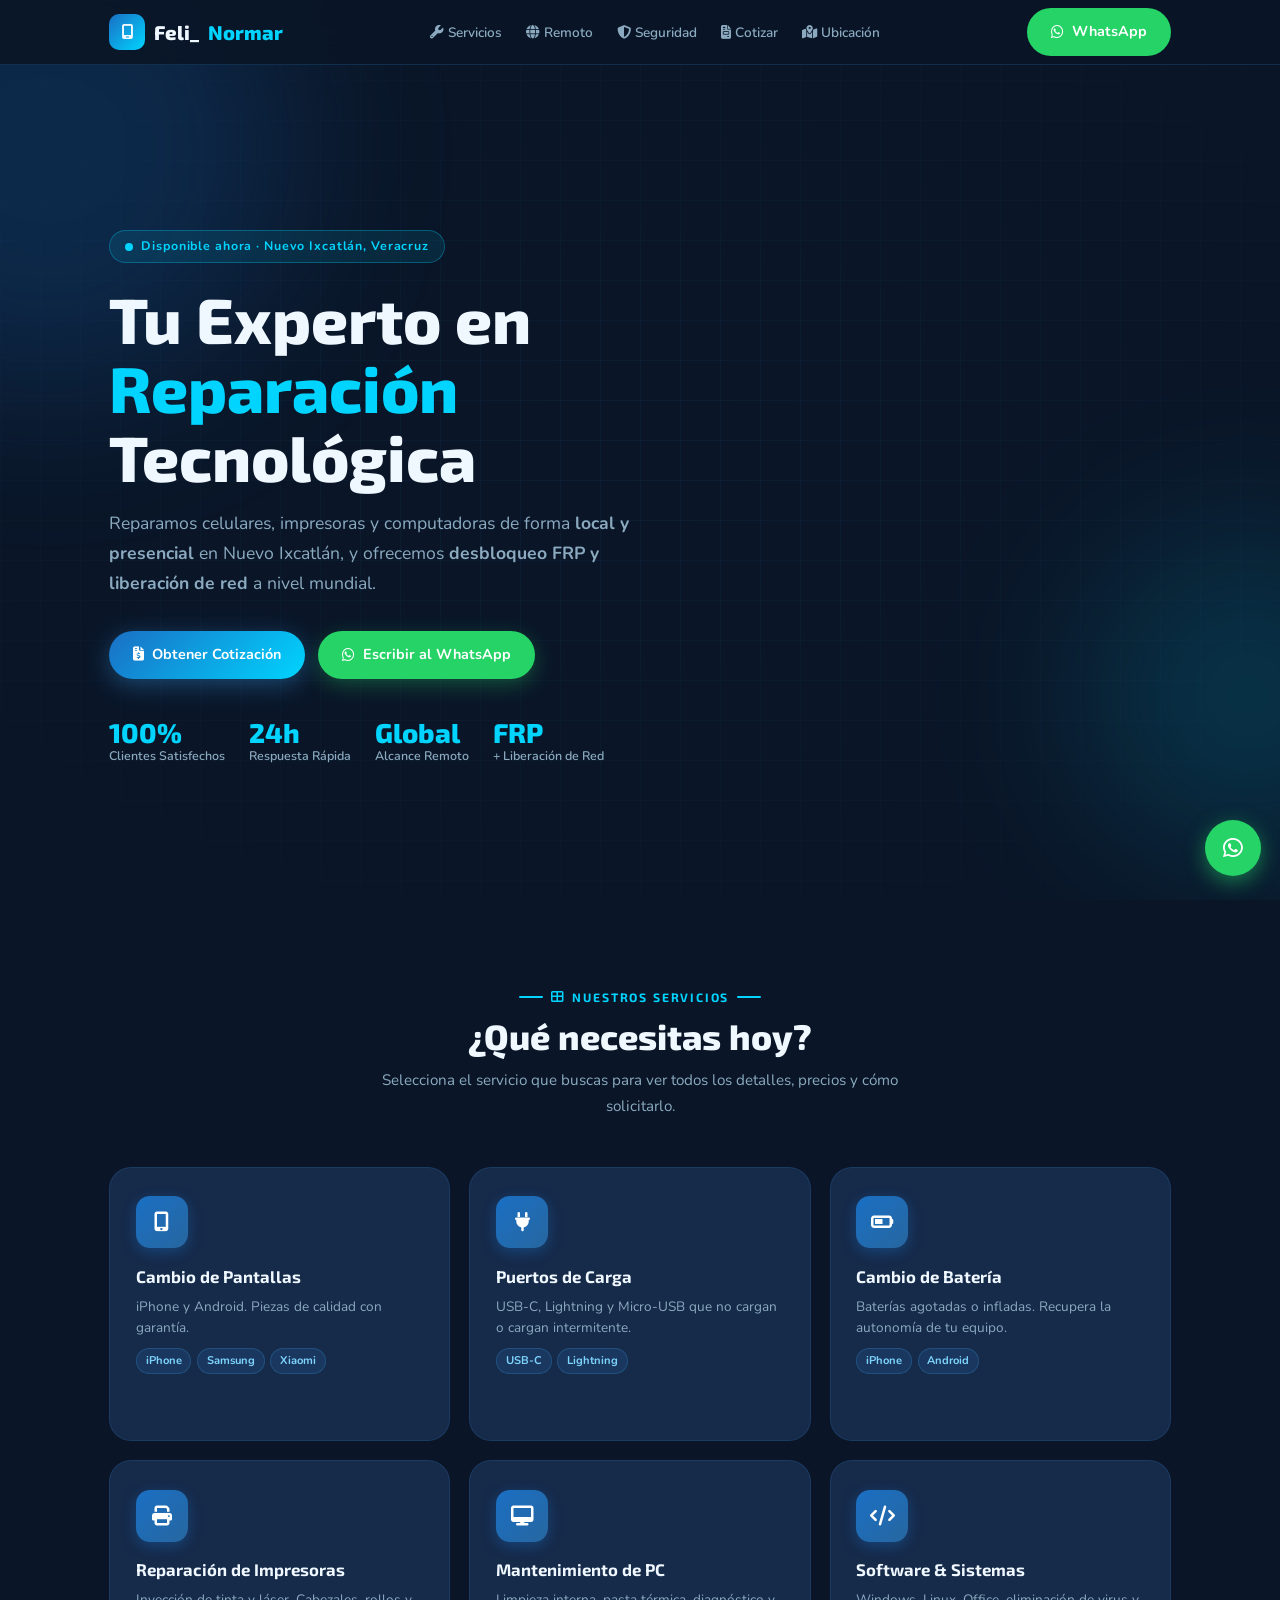
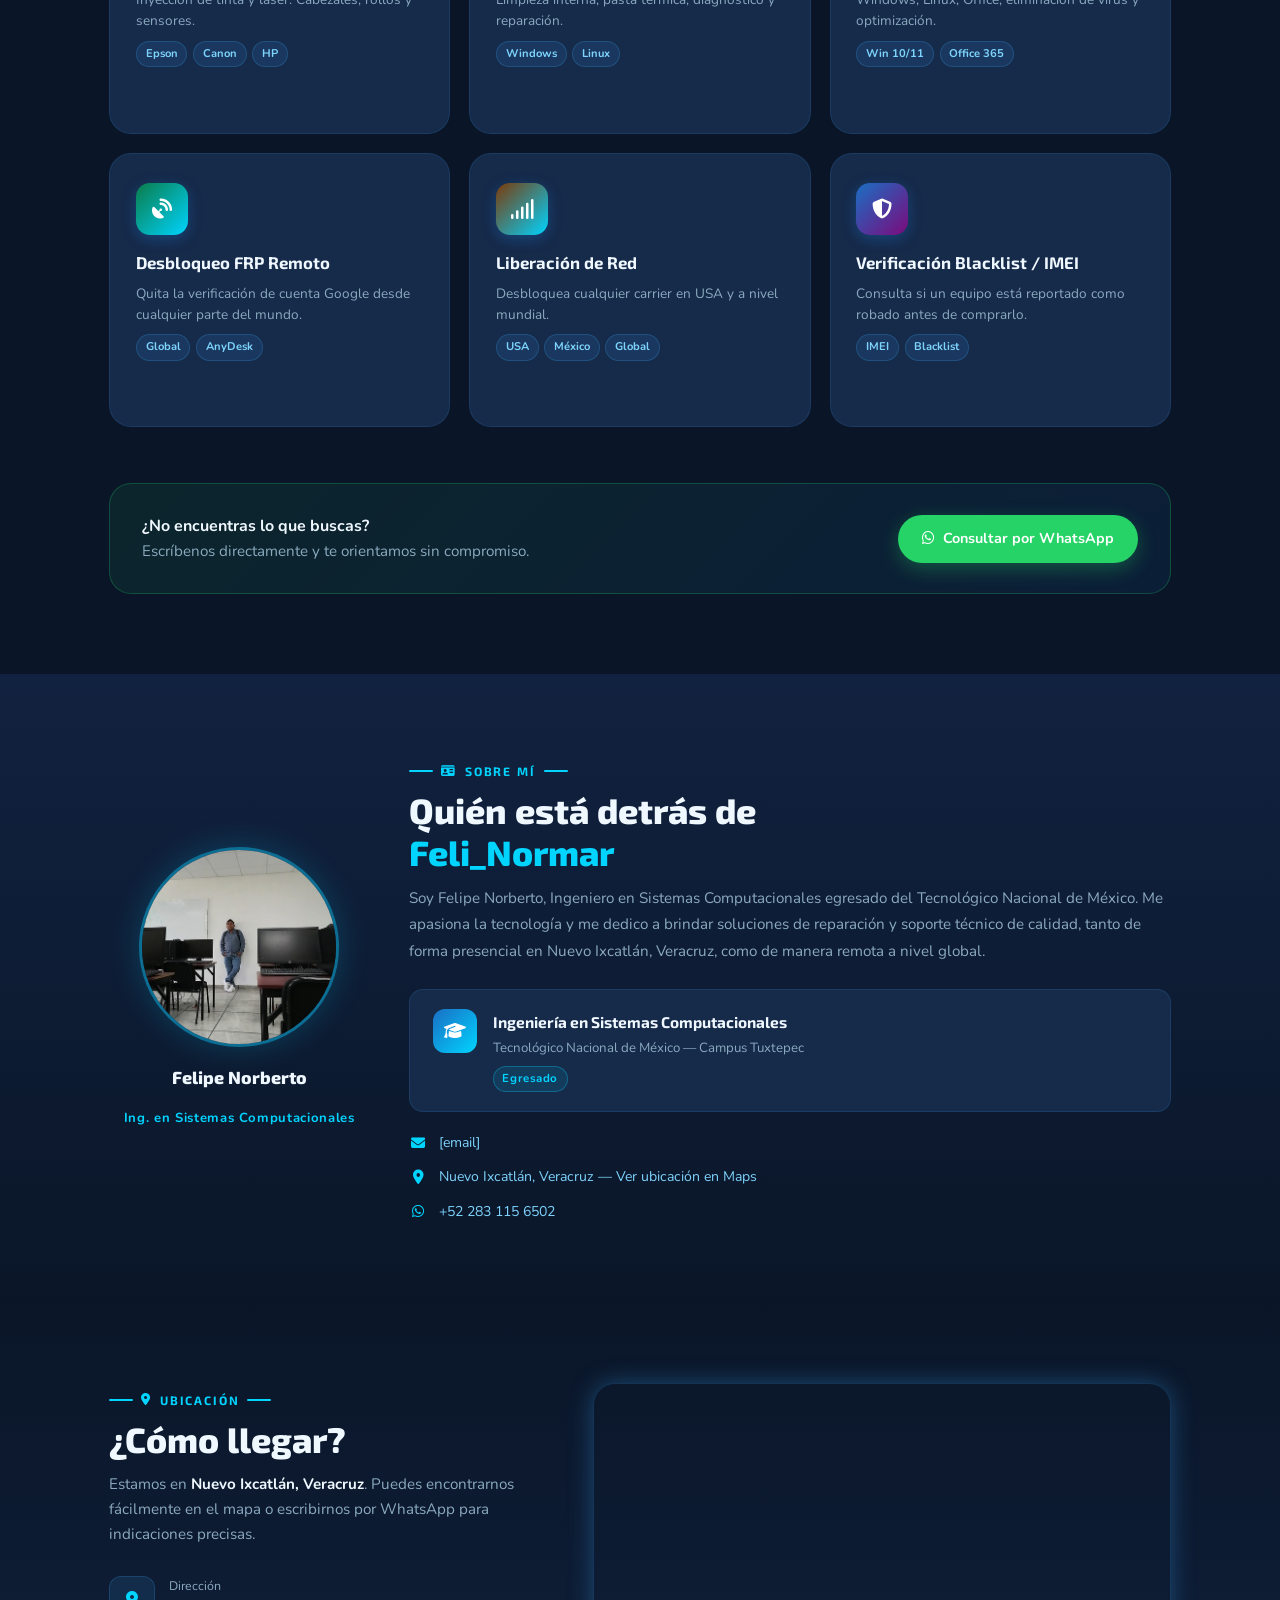
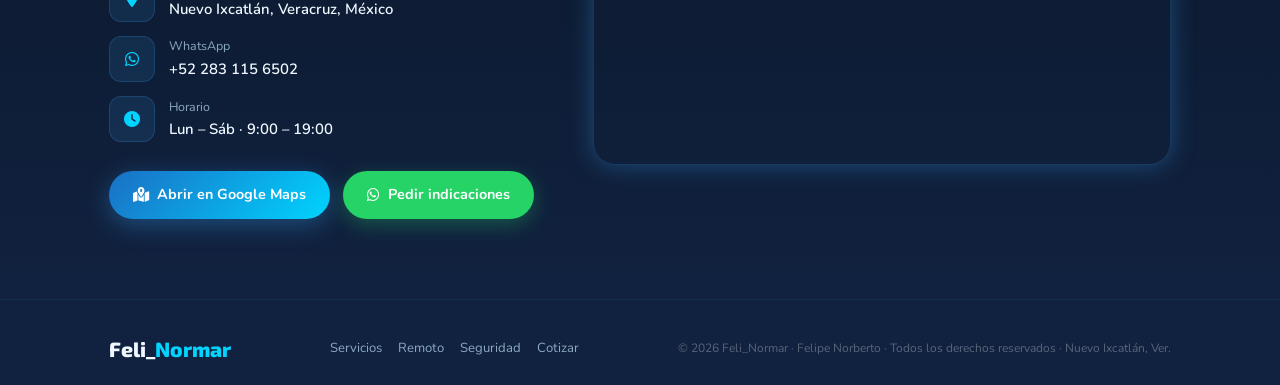
==== commit 46cac855: "fix: coordenadas exactas del mapa 17.64016,-95.444319" ====
--- a/index.html
+++ b/index.html
@@ -527,7 +527,7 @@
         </div>
 
         <div style="display:flex;flex-wrap:wrap;gap:.8rem;">
-          <a href="https://maps.app.goo.gl/oEcyVdW6i9ugbWaA8" target="_blank" rel="noopener" class="btn btn-primary">
+          <a href="https://maps.app.goo.gl/nin5LneBWoBkrSZz9" target="_blank" rel="noopener" class="btn btn-primary">
             <i class="fas fa-map-location-dot"></i> Abrir en Google Maps
           </a>
           <a href="https://wa.me/522831156502?text=Hola,%20¿me%20puedes%20dar%20indicaciones%20para%20llegar?" target="_blank" class="btn btn-wa">
@@ -539,7 +539,7 @@
       <!-- Mapa embebido -->
       <div style="border-radius:var(--radius-lg);overflow:hidden;border:1px solid rgba(56,163,245,.2);box-shadow:var(--shadow-glow);min-height:380px;">
         <iframe
-          src="https://www.google.com/maps/embed?pb=!1m18!1m12!1m3!1d3797.4!2d-96.4800!3d17.6414!2m3!1f0!2f0!3f0!3m2!1i1024!2i768!4f13.1!3m3!1m2!1s0x85c5b0e0e0e0e0e1%3A0x0!2sNuevo+Ixcatl%C3%A1n%2C+Veracruz%2C+M%C3%A9xico!5e0!3m2!1ses!2smx!4v1700000000000!5m2!1ses!2smx"
+          src="https://www.google.com/maps/embed?pb=!1m18!1m12!1m3!1d3797.5!2d-95.4465077!3d17.6401600!2m3!1f0!2f0!3f0!3m2!1i1024!2i768!4f13.1!3m3!1m2!1s0x0%3A0x0!2zMTfCsDM4JzI0LjYiTiA5NcKwMjYnMzkuNiJX!5e0!3m2!1ses!2smx!4v1700000000000!5m2!1ses!2smx"
           id="mapa-embed"
           width="100%" height="380"
           style="border:0;display:block;"
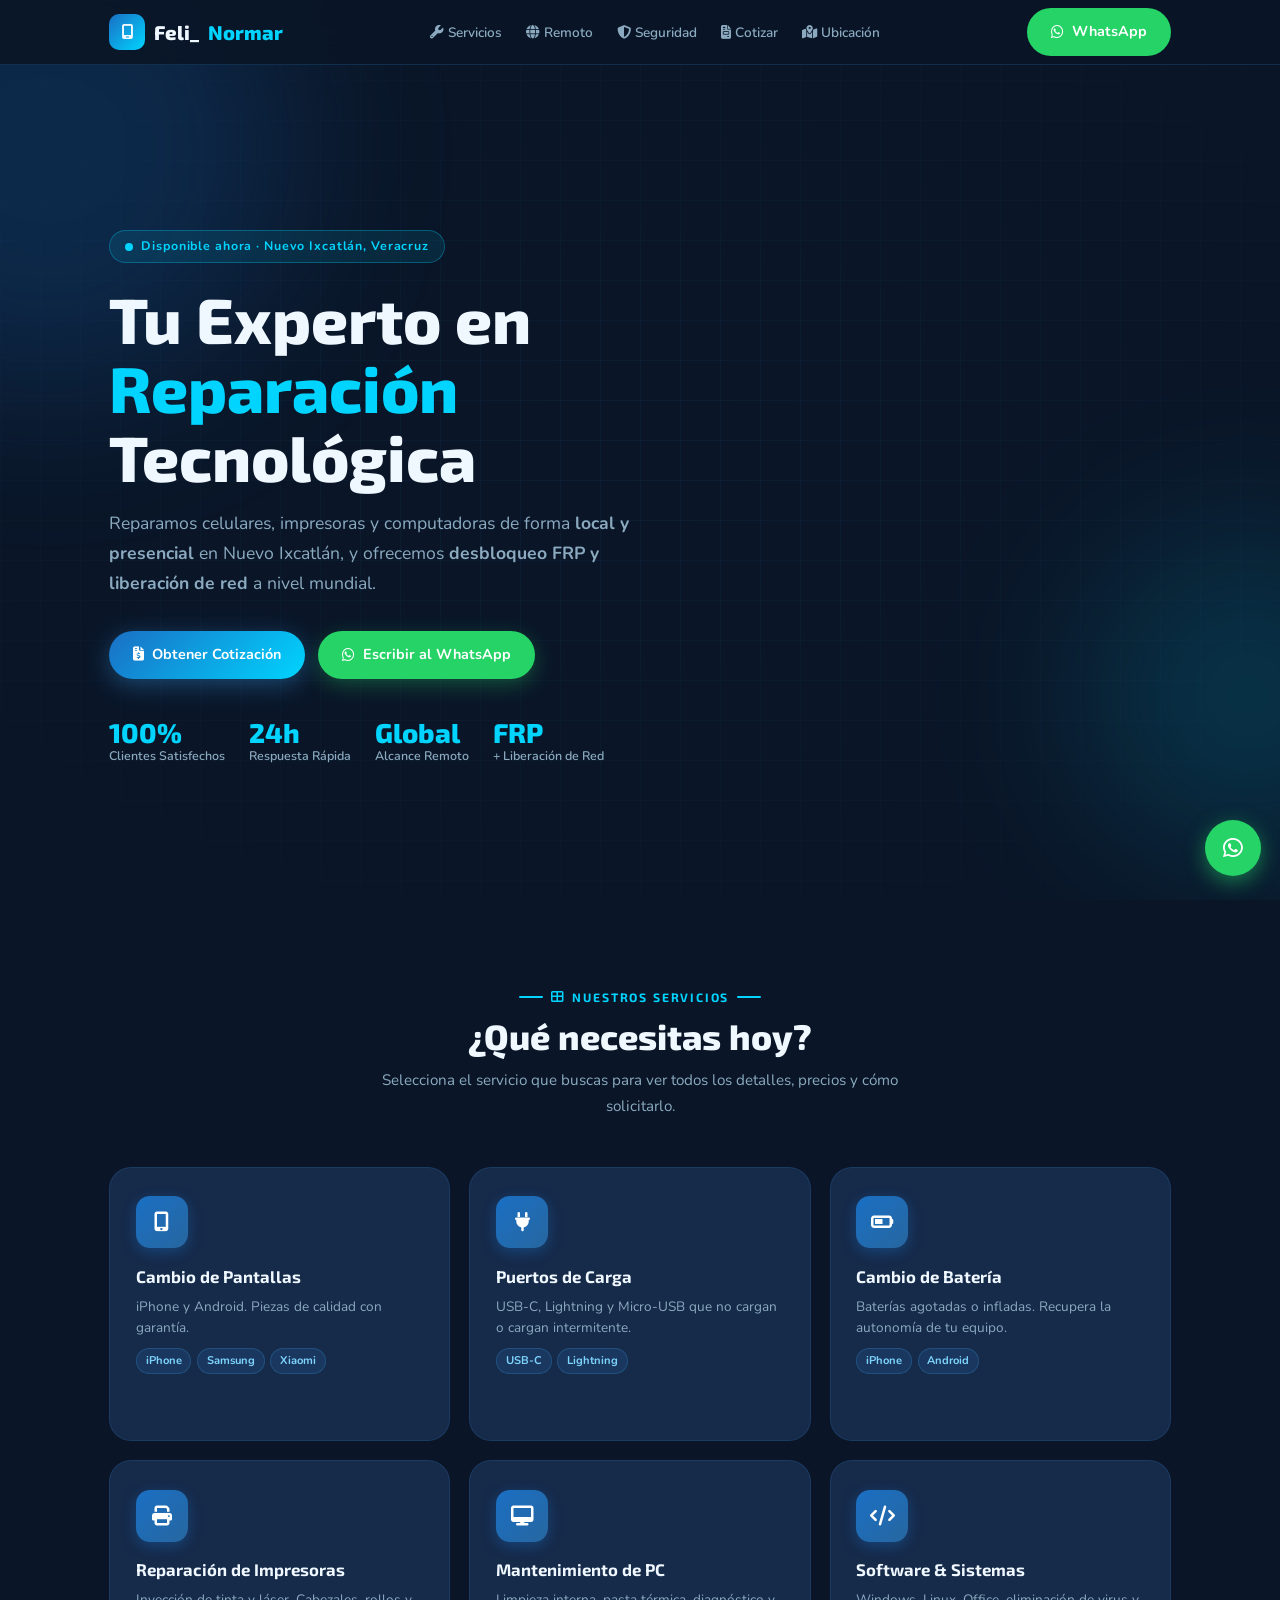
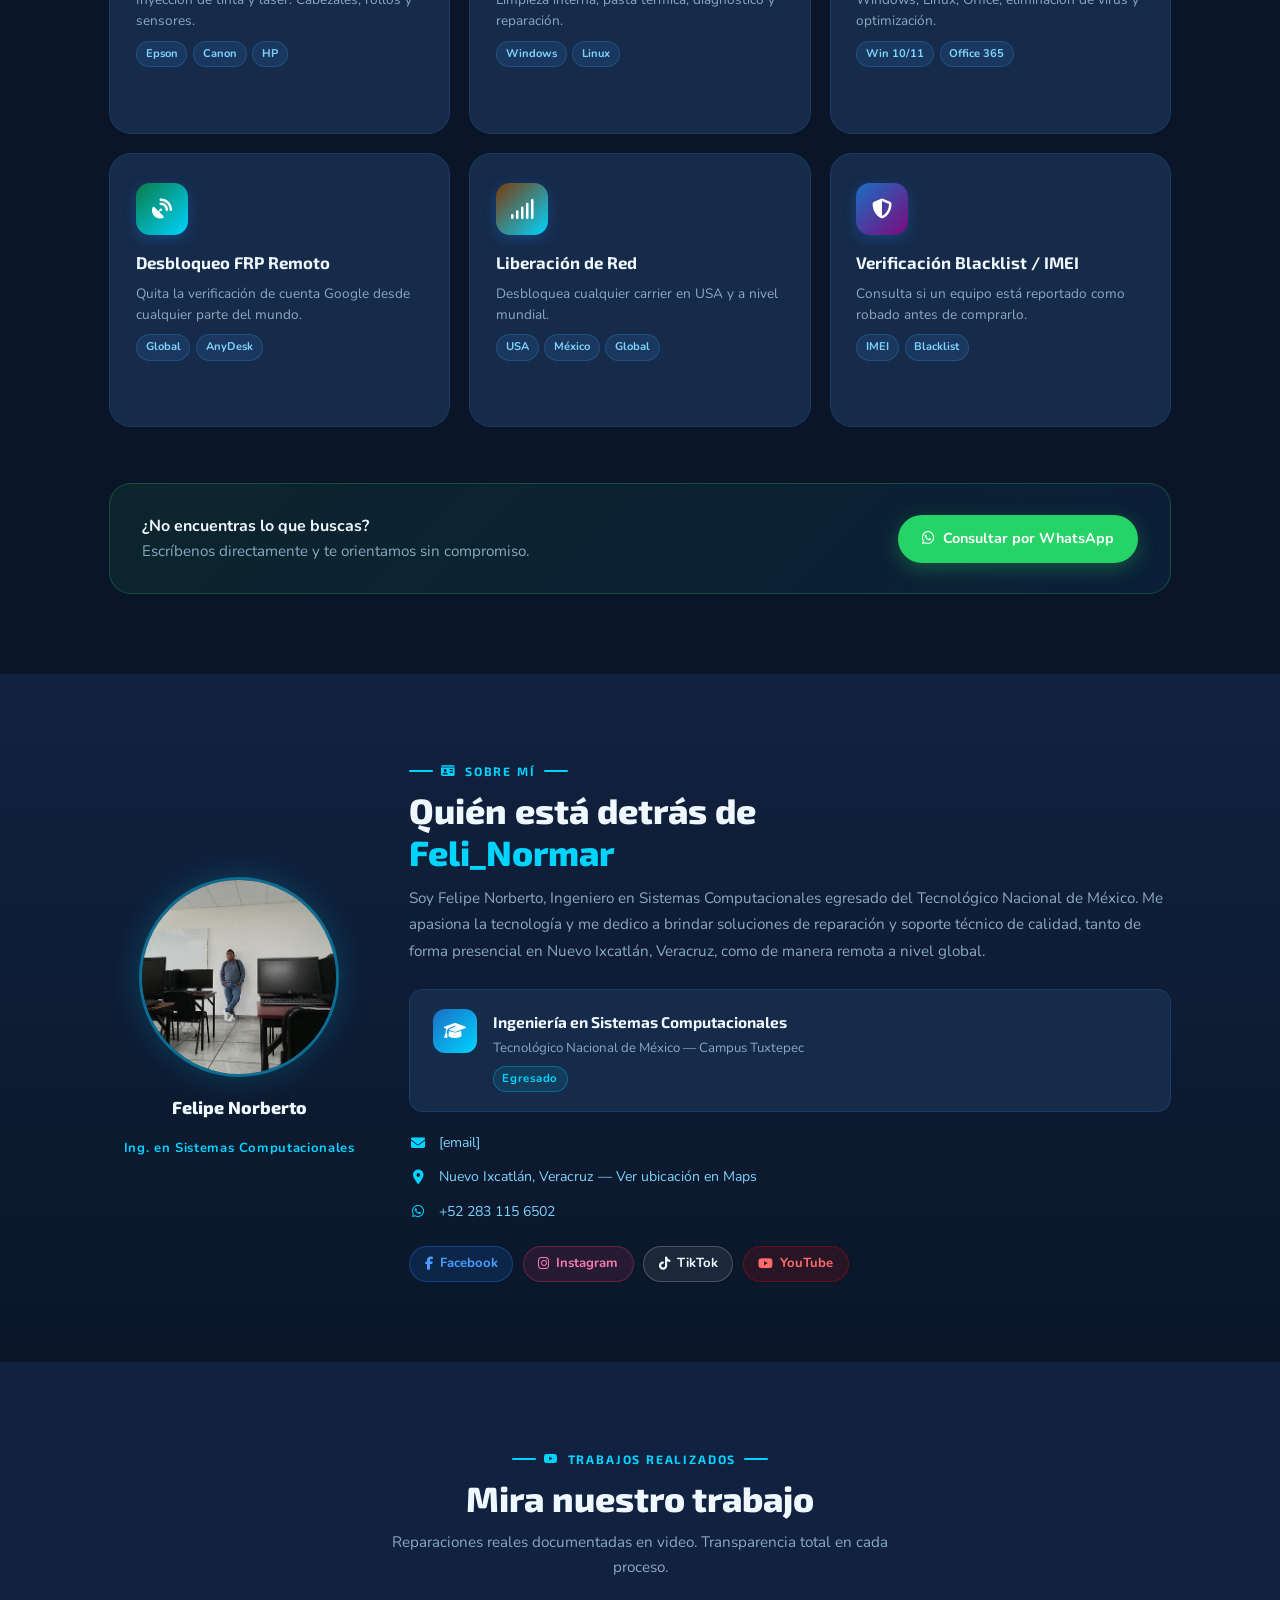
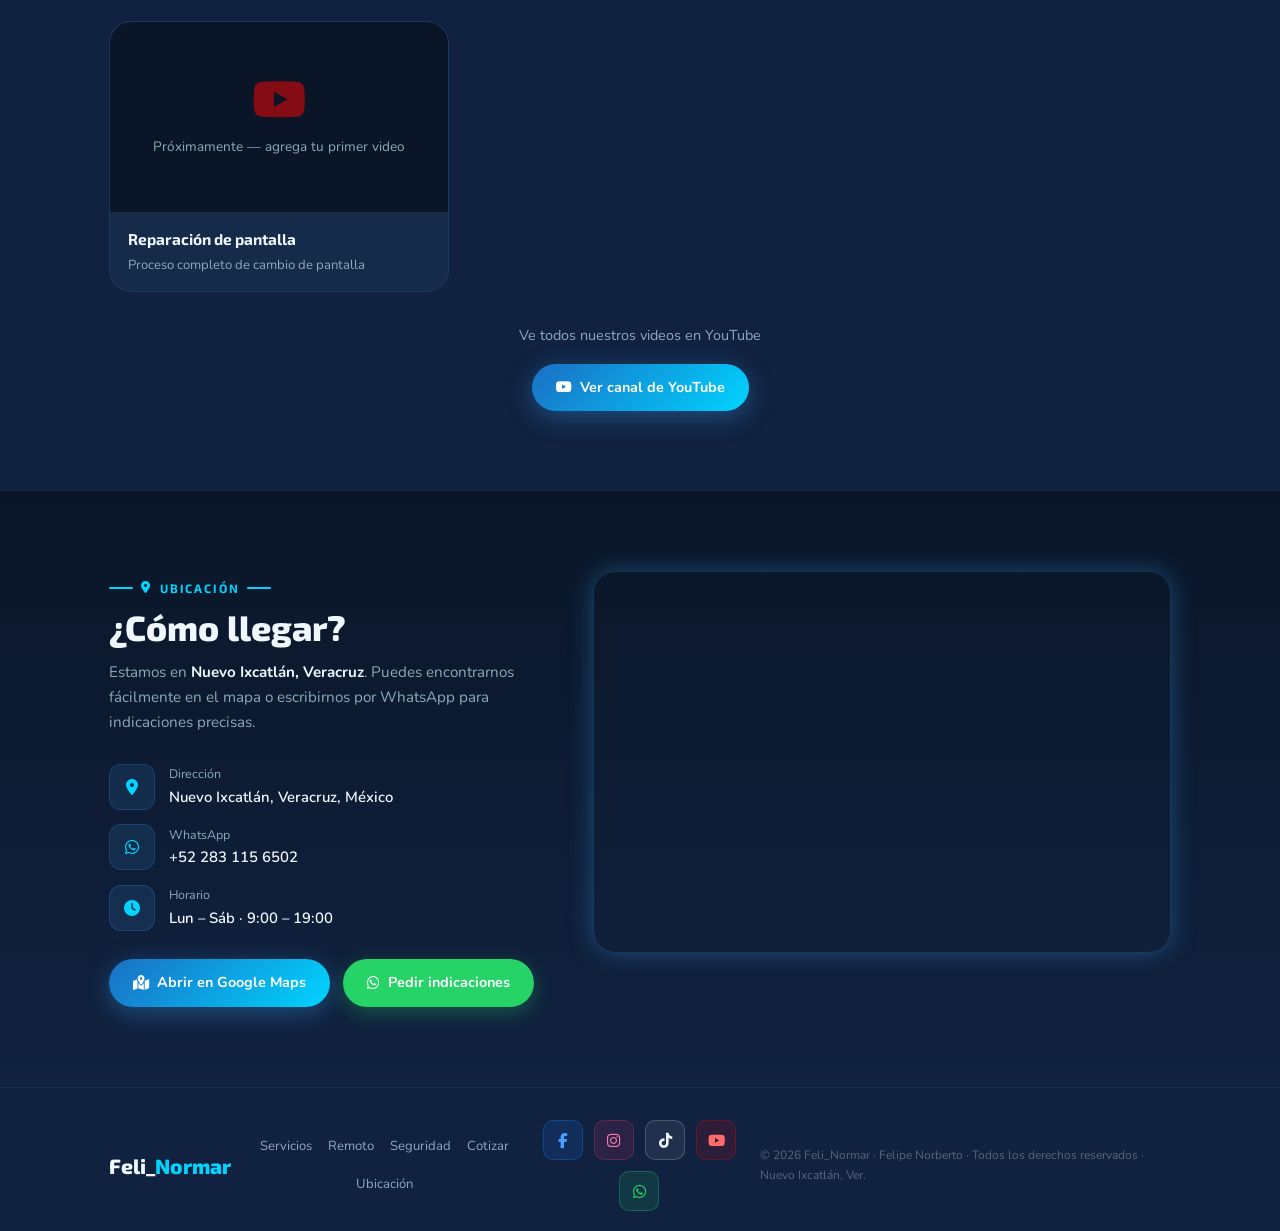
==== commit 76fd80ba: "feat: redes sociales, seccion videos y mapa exacto" ====
--- a/index.html
+++ b/index.html
@@ -221,6 +221,36 @@
     @media (min-width: 768px) {
       .ubicacion-grid { grid-template-columns: 1fr 1.3fr; }
     }
+
+    /* REDES SOCIALES */
+    .social-pill {
+      display: inline-flex; align-items: center; gap: .45rem;
+      padding: .4rem .9rem; border-radius: 50px;
+      font-size: .82rem; font-weight: 700;
+      transition: all var(--transition); text-decoration: none;
+    }
+    .social-pill:hover { transform: translateY(-2px); filter: brightness(1.2); }
+
+    /* VIDEOS */
+    #videos { padding: 5rem 0; background: var(--navy-mid); }
+    .videos-header { text-align: center; margin-bottom: 2.5rem; }
+    .videos-header .section-label { justify-content: center; }
+    .videos-grid {
+      display: grid;
+      grid-template-columns: repeat(auto-fill, minmax(300px, 1fr));
+      gap: 1.3rem;
+    }
+    .video-card {
+      background: var(--navy-card); border: 1px solid rgba(56,163,245,.12);
+      border-radius: var(--radius-lg); overflow: hidden;
+      transition: all var(--transition);
+    }
+    .video-card:hover { border-color: rgba(56,163,245,.35); box-shadow: var(--shadow-glow); transform: translateY(-4px); }
+    .video-card iframe { display: block; width: 100%; aspect-ratio: 16/9; border: none; }
+    .video-card-body { padding: .9rem 1.1rem; }
+    .video-card-body h4 { font-family: var(--font-head); font-size: .97rem; font-weight: 700; color: var(--white); margin-bottom: .2rem; }
+    .video-card-body p { font-size: .82rem; color: var(--gray); }
+    .videos-cta { text-align: center; margin-top: 2rem; }
   </style>
 </head>
 <body>
@@ -468,7 +498,7 @@
           </div>
           <div class="pc-item">
             <i class="fas fa-map-marker-alt"></i>
-            <a href="https://maps.app.goo.gl/oEcyVdW6i9ugbWaA8" target="_blank" rel="noopener">
+            <a href="https://maps.app.goo.gl/DGCahbE5wsL5DxNm8" target="_blank" rel="noopener">
               Nuevo Ixcatlán, Veracruz — Ver ubicación en Maps
             </a>
           </div>
@@ -477,8 +507,57 @@
             <a href="https://wa.me/522831156502" target="_blank" rel="noopener">+52 283 115 6502</a>
           </div>
         </div>
-      </div>
-
+
+        <!-- Redes sociales -->
+        <div style="display:flex;flex-wrap:wrap;gap:.6rem;margin-top:1.4rem;">
+          <a href="https://www.facebook.com/share/1AgCJ9qk3k/" target="_blank" rel="noopener" class="social-pill" style="background:rgba(24,119,242,.15);border:1px solid rgba(24,119,242,.35);color:#4a9eff;">
+            <i class="fab fa-facebook-f"></i> Facebook
+          </a>
+          <a href="https://www.instagram.com/streem_dr" target="_blank" rel="noopener" class="social-pill" style="background:rgba(225,48,108,.12);border:1px solid rgba(225,48,108,.35);color:#f77ab0;">
+            <i class="fab fa-instagram"></i> Instagram
+          </a>
+          <a href="https://www.tiktok.com/@felinormar" target="_blank" rel="noopener" class="social-pill" style="background:rgba(255,255,255,.07);border:1px solid rgba(255,255,255,.2);color:var(--white);">
+            <i class="fab fa-tiktok"></i> TikTok
+          </a>
+          <a href="https://youtube.com/@felinormar" target="_blank" rel="noopener" class="social-pill" style="background:rgba(255,0,0,.12);border:1px solid rgba(255,0,0,.3);color:#ff6b6b;">
+            <i class="fab fa-youtube"></i> YouTube
+          </a>
+        </div>
+      </div>
+
+    </div>
+  </div>
+</section>
+
+<!-- VIDEOS -->
+<section id="videos">
+  <div class="container">
+    <div class="videos-header reveal">
+      <div class="section-label"><i class="fab fa-youtube"></i> Trabajos realizados</div>
+      <h2 class="section-title">Mira nuestro trabajo</h2>
+      <p class="section-sub" style="margin:0 auto;">Reparaciones reales documentadas en video. Transparencia total en cada proceso.</p>
+    </div>
+
+    <div class="videos-grid">
+      <!-- Agrega aquí tus videos de YouTube — reemplaza VIDEO_ID con el ID de cada video -->
+      <!-- Ejemplo: https://youtube.com/watch?v=ABC123 → VIDEO_ID = ABC123 -->
+      <div class="video-card reveal">
+        <div style="aspect-ratio:16/9;background:var(--navy);display:flex;flex-direction:column;align-items:center;justify-content:center;gap:.8rem;">
+          <i class="fab fa-youtube" style="font-size:3rem;color:rgba(255,0,0,.5);"></i>
+          <span style="font-size:.85rem;color:var(--gray);text-align:center;padding:0 1rem;">Próximamente — agrega tu primer video</span>
+        </div>
+        <div class="video-card-body">
+          <h4>Reparación de pantalla</h4>
+          <p>Proceso completo de cambio de pantalla</p>
+        </div>
+      </div>
+    </div>
+
+    <div class="videos-cta reveal">
+      <p style="color:var(--gray);font-size:.9rem;margin-bottom:1rem;">Ve todos nuestros videos en YouTube</p>
+      <a href="https://youtube.com/@felinormar" target="_blank" rel="noopener" class="btn btn-primary">
+        <i class="fab fa-youtube"></i> Ver canal de YouTube
+      </a>
     </div>
   </div>
 </section>
@@ -527,7 +606,7 @@
         </div>
 
         <div style="display:flex;flex-wrap:wrap;gap:.8rem;">
-          <a href="https://maps.app.goo.gl/nin5LneBWoBkrSZz9" target="_blank" rel="noopener" class="btn btn-primary">
+          <a href="https://maps.app.goo.gl/DGCahbE5wsL5DxNm8" target="_blank" rel="noopener" class="btn btn-primary">
             <i class="fas fa-map-location-dot"></i> Abrir en Google Maps
           </a>
           <a href="https://wa.me/522831156502?text=Hola,%20¿me%20puedes%20dar%20indicaciones%20para%20llegar?" target="_blank" class="btn btn-wa">
@@ -539,7 +618,7 @@
       <!-- Mapa embebido -->
       <div style="border-radius:var(--radius-lg);overflow:hidden;border:1px solid rgba(56,163,245,.2);box-shadow:var(--shadow-glow);min-height:380px;">
         <iframe
-          src="https://www.google.com/maps/embed?pb=!1m18!1m12!1m3!1d3797.5!2d-95.4465077!3d17.6401600!2m3!1f0!2f0!3f0!3m2!1i1024!2i768!4f13.1!3m3!1m2!1s0x0%3A0x0!2zMTfCsDM4JzI0LjYiTiA5NcKwMjYnMzkuNiJX!5e0!3m2!1ses!2smx!4v1700000000000!5m2!1ses!2smx"
+          src="https://www.google.com/maps/embed?pb=!1m18!1m12!1m3!1d500!2d-95.444319!3d17.640339!2m3!1f0!2f0!3f0!3m2!1i1024!2i768!4f13.1!3m3!1m2!1s0x0%3A0x0!2zMTfCsDM4JzI1LjIiTiA5NcKwMjYnMzkuNiJX!5e0!3m2!1ses!2smx!4v1700000000000!5m2!1ses!2smx"
           id="mapa-embed"
           width="100%" height="380"
           style="border:0;display:block;"
@@ -563,6 +642,30 @@
         <a href="pages/remoto.html">Remoto</a>
         <a href="pages/seguridad.html">Seguridad</a>
         <a href="pages/cotizacion.html">Cotizar</a>
+        <a href="#ubicacion">Ubicación</a>
+      </div>
+      <!-- Redes sociales -->
+      <div style="display:flex;gap:.7rem;flex-wrap:wrap;justify-content:center;">
+        <a href="https://www.facebook.com/share/1AgCJ9qk3k/" target="_blank" rel="noopener" aria-label="Facebook"
+           style="width:40px;height:40px;border-radius:10px;background:rgba(24,119,242,.15);border:1px solid rgba(24,119,242,.3);display:grid;place-items:center;color:#4a9eff;font-size:.95rem;transition:all .3s;">
+          <i class="fab fa-facebook-f"></i>
+        </a>
+        <a href="https://www.instagram.com/streem_dr" target="_blank" rel="noopener" aria-label="Instagram"
+           style="width:40px;height:40px;border-radius:10px;background:rgba(225,48,108,.12);border:1px solid rgba(225,48,108,.3);display:grid;place-items:center;color:#f77ab0;font-size:.95rem;transition:all .3s;">
+          <i class="fab fa-instagram"></i>
+        </a>
+        <a href="https://www.tiktok.com/@felinormar" target="_blank" rel="noopener" aria-label="TikTok"
+           style="width:40px;height:40px;border-radius:10px;background:rgba(255,255,255,.07);border:1px solid rgba(255,255,255,.18);display:grid;place-items:center;color:var(--white);font-size:.95rem;transition:all .3s;">
+          <i class="fab fa-tiktok"></i>
+        </a>
+        <a href="https://youtube.com/@felinormar" target="_blank" rel="noopener" aria-label="YouTube"
+           style="width:40px;height:40px;border-radius:10px;background:rgba(255,0,0,.12);border:1px solid rgba(255,0,0,.28);display:grid;place-items:center;color:#ff6b6b;font-size:.95rem;transition:all .3s;">
+          <i class="fab fa-youtube"></i>
+        </a>
+        <a href="https://wa.me/522831156502" target="_blank" rel="noopener" aria-label="WhatsApp"
+           style="width:40px;height:40px;border-radius:10px;background:rgba(37,211,102,.12);border:1px solid rgba(37,211,102,.3);display:grid;place-items:center;color:#25d366;font-size:.95rem;transition:all .3s;">
+          <i class="fab fa-whatsapp"></i>
+        </a>
       </div>
       <div class="footer-copy">© 2026 Feli_Normar · Felipe Norberto · Todos los derechos reservados · Nuevo Ixcatlán, Ver.</div>
     </div>
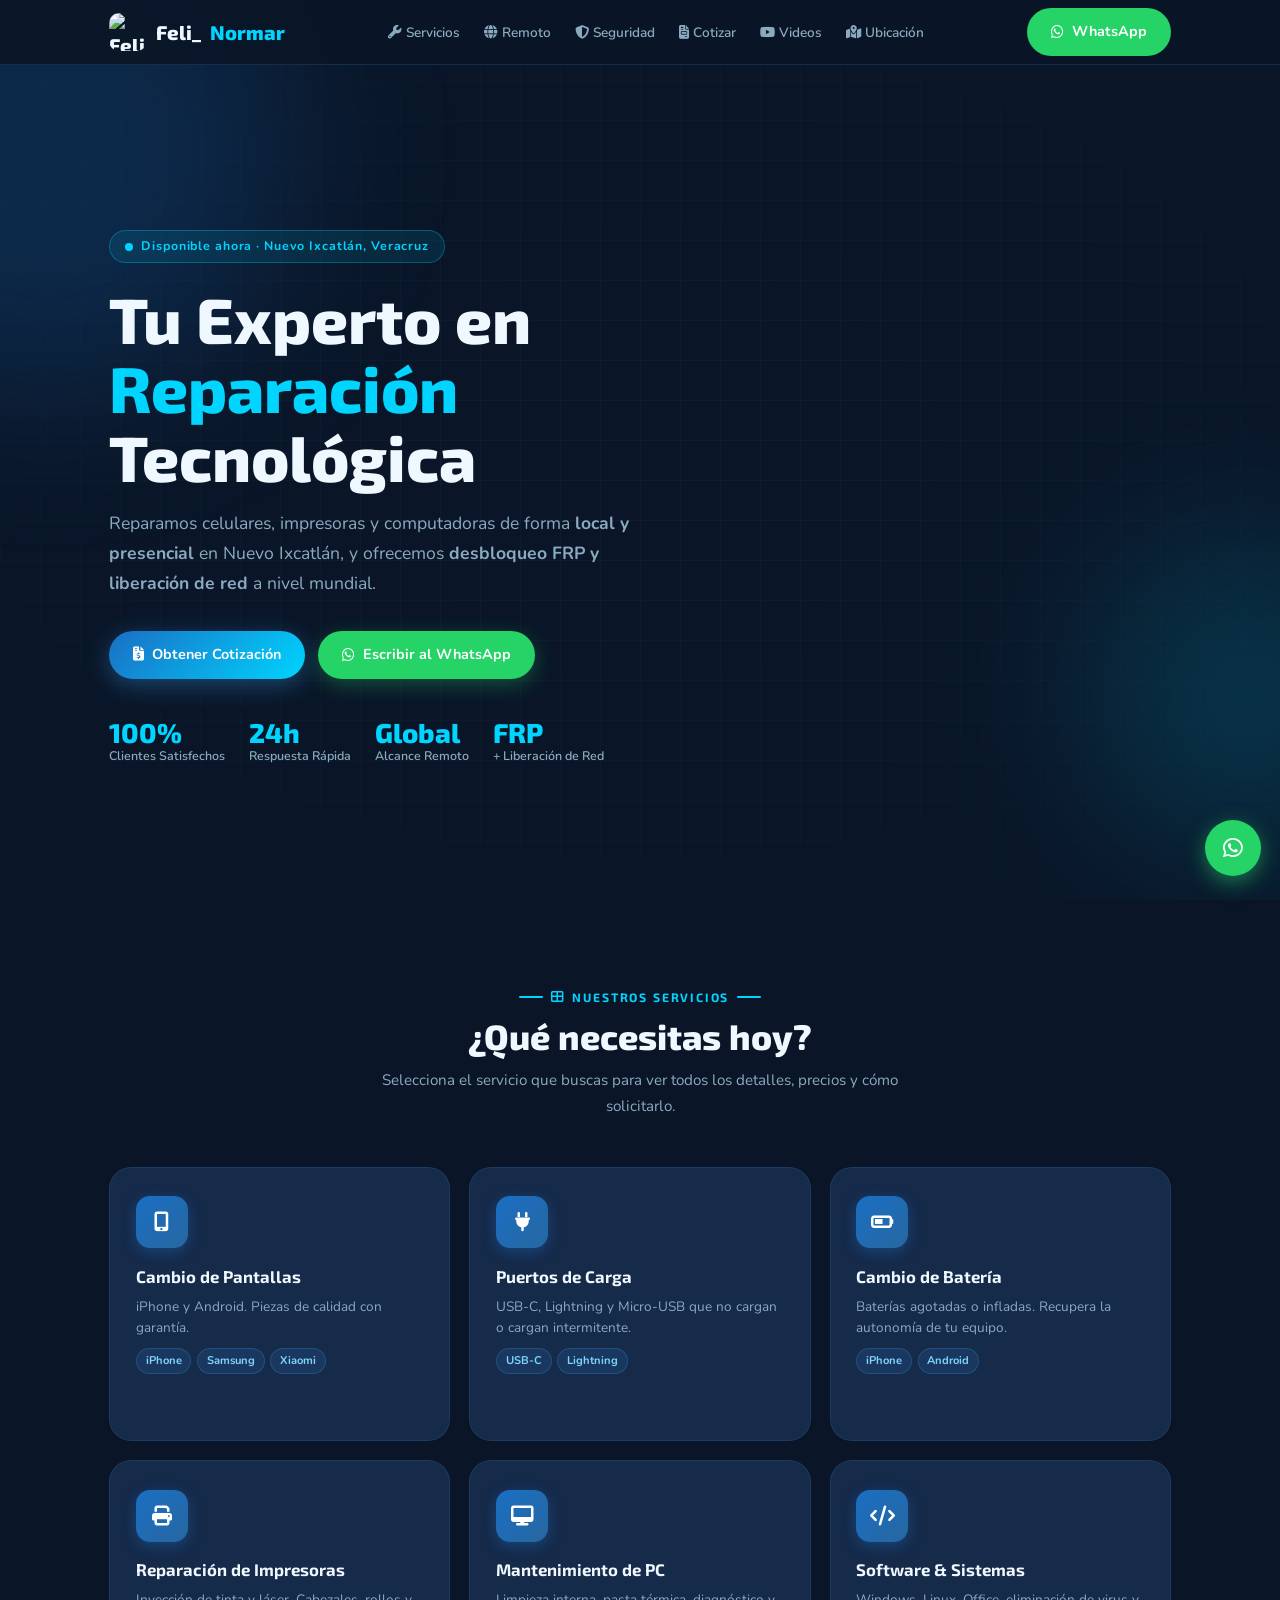
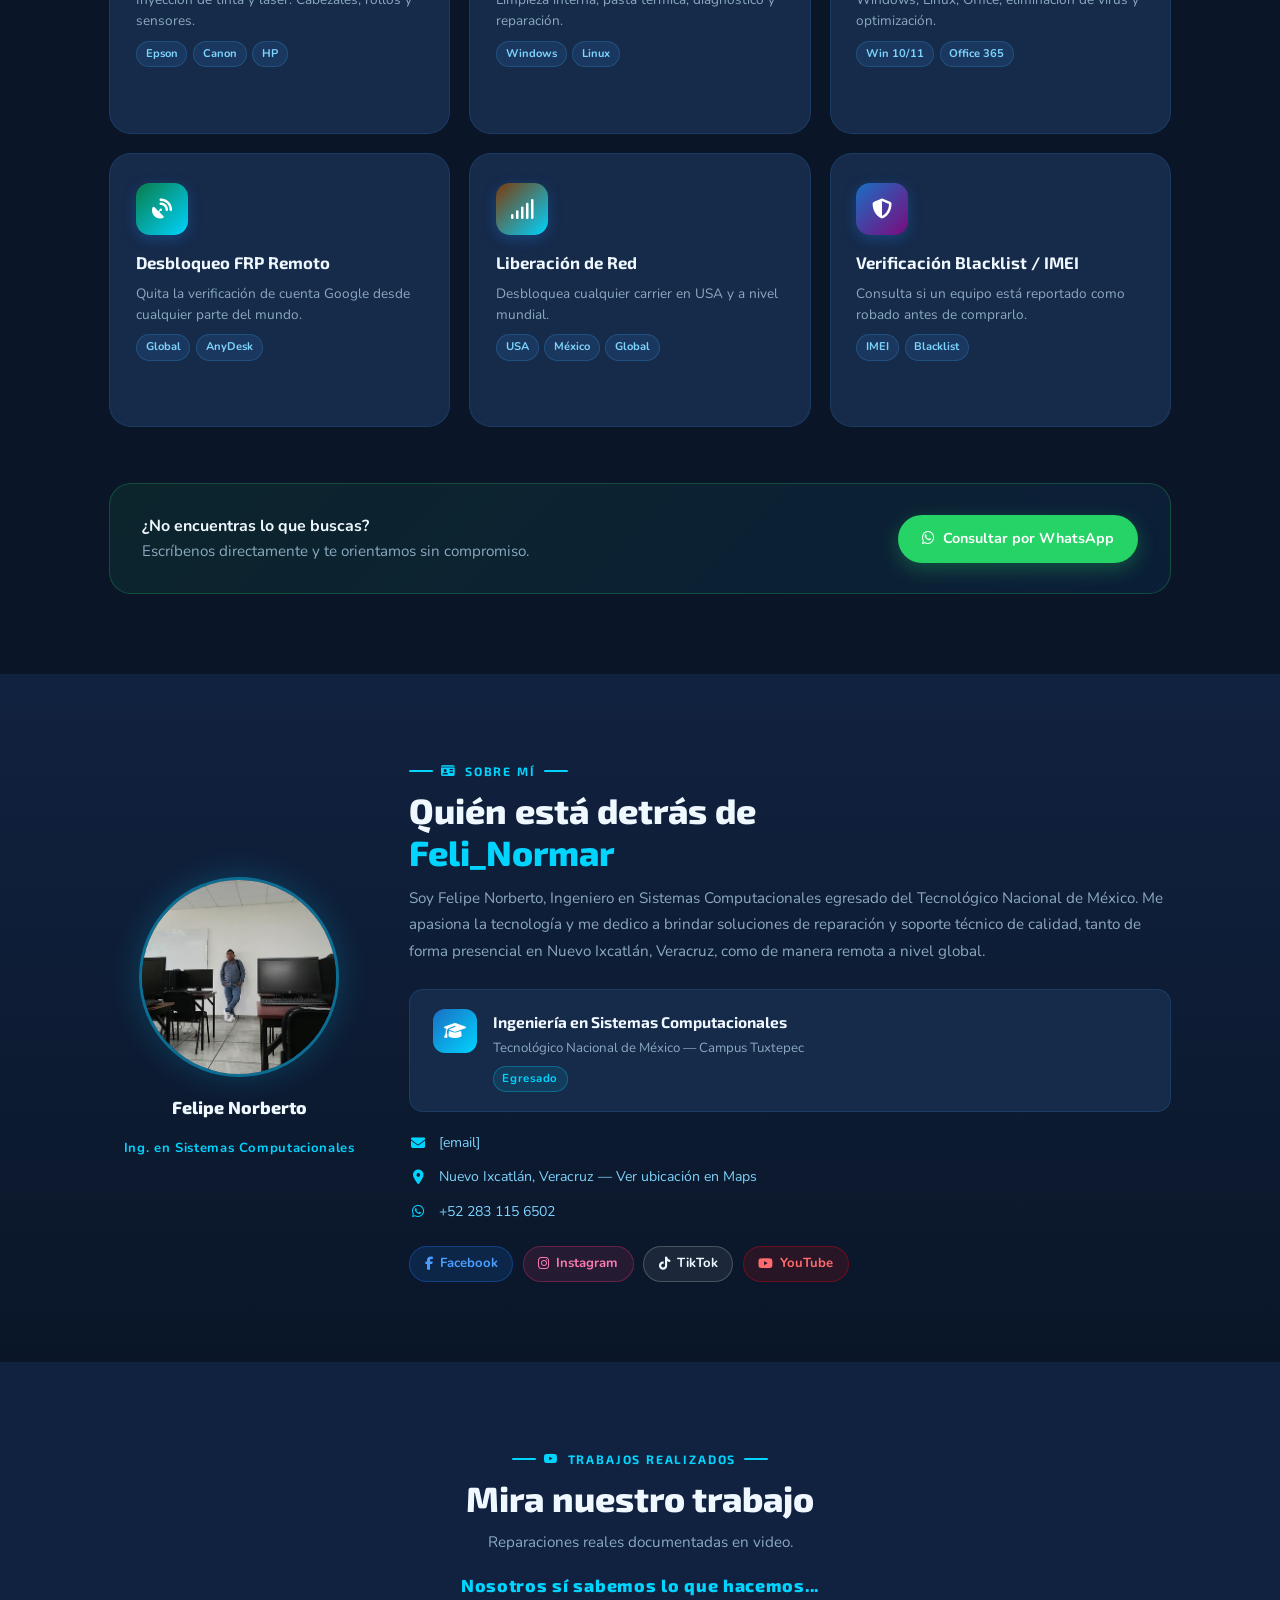
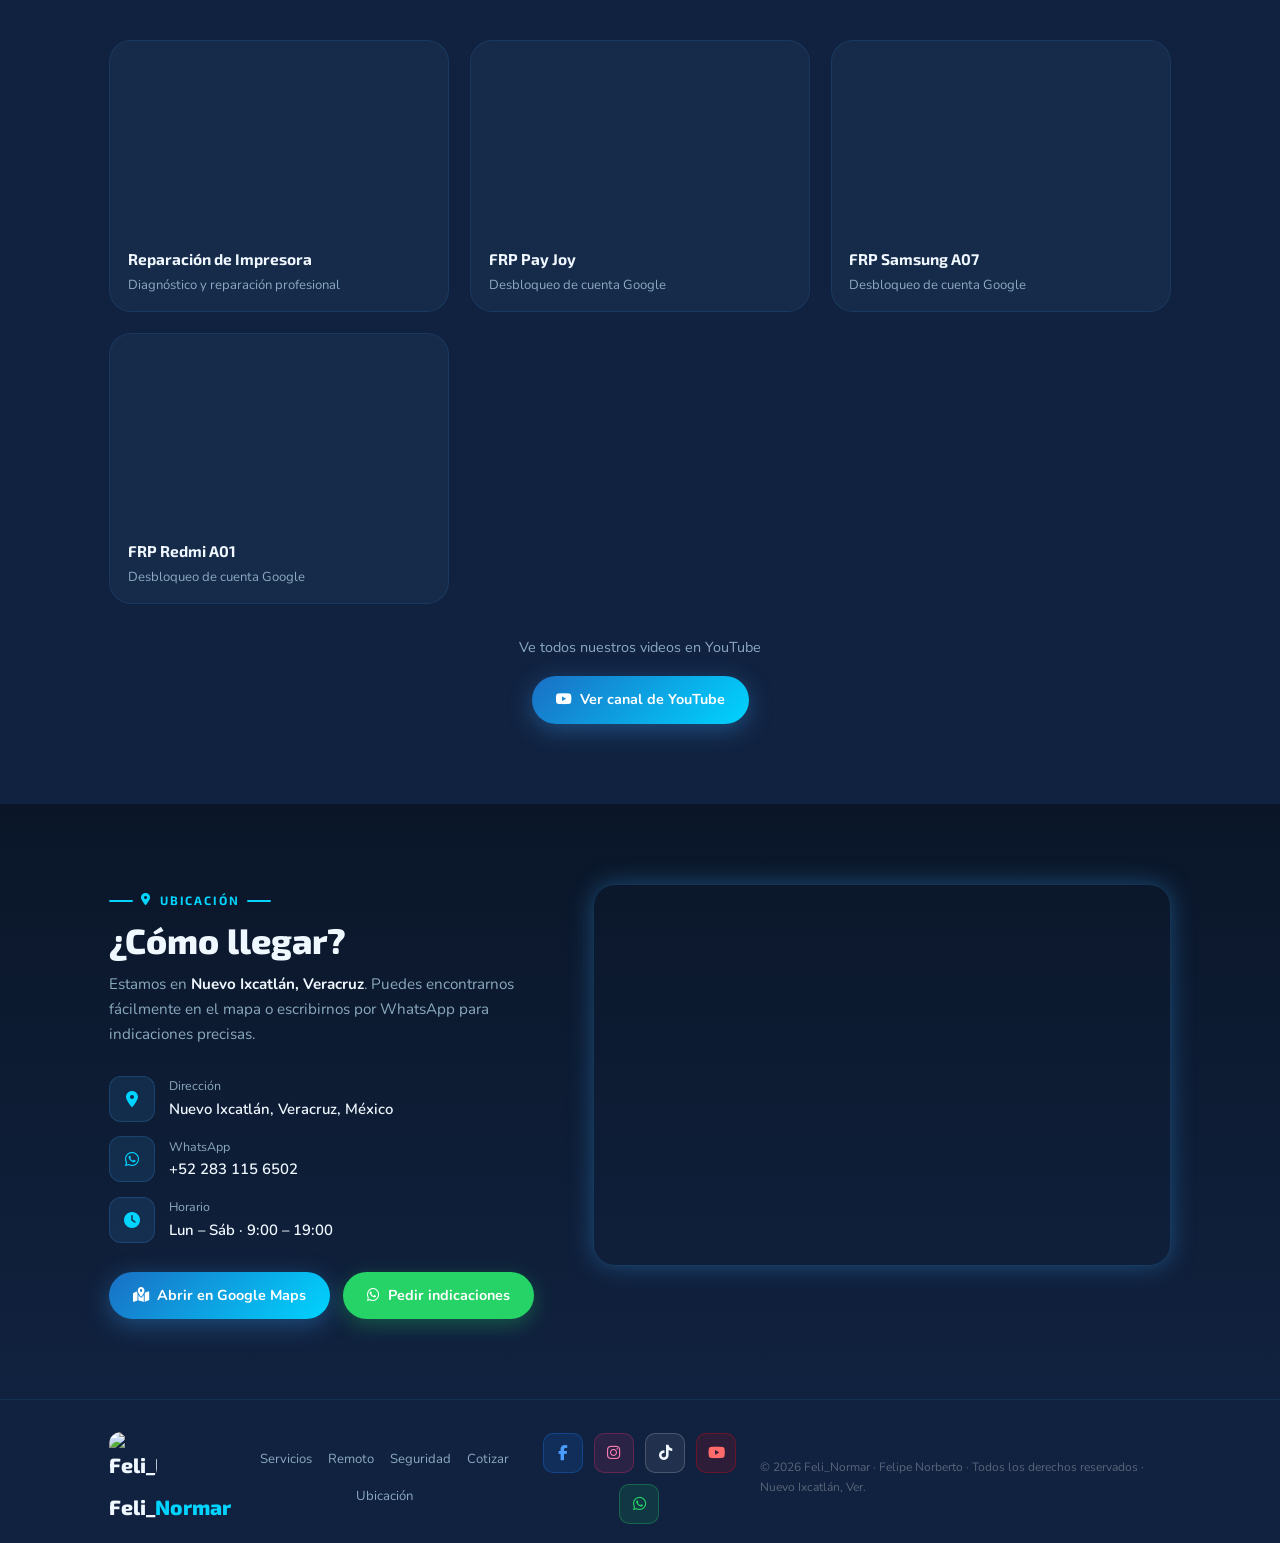
==== commit 0c4e09d1: "feat: videos YouTube, logo imagen, redes sociales completas" ====
--- a/index.html
+++ b/index.html
@@ -259,7 +259,7 @@
   <div class="container">
     <div class="nav-inner">
       <a href="index.html" class="nav-logo">
-        <div class="logo-icon"><i class="fas fa-mobile-screen"></i></div>
+        <img src="assets/img/logo.png" alt="Feli_Normar" style="width:38px;height:38px;border-radius:10px;object-fit:cover;">
         Feli_<span>Normar</span>
       </a>
       <ul class="nav-links">
@@ -267,6 +267,7 @@
         <li><a href="pages/remoto.html"><i class="fas fa-globe"></i> Remoto</a></li>
         <li><a href="pages/seguridad.html"><i class="fas fa-shield-halved"></i> Seguridad</a></li>
         <li><a href="pages/cotizacion.html"><i class="fas fa-file-invoice"></i> Cotizar</a></li>
+        <li><a href="#videos"><i class="fab fa-youtube"></i> Videos</a></li>
         <li><a href="#ubicacion"><i class="fas fa-map-location-dot"></i> Ubicación</a></li>
       </ul>
       <a href="https://wa.me/522831156502" target="_blank" class="nav-wa btn">
@@ -535,22 +536,46 @@
     <div class="videos-header reveal">
       <div class="section-label"><i class="fab fa-youtube"></i> Trabajos realizados</div>
       <h2 class="section-title">Mira nuestro trabajo</h2>
-      <p class="section-sub" style="margin:0 auto;">Reparaciones reales documentadas en video. Transparencia total en cada proceso.</p>
+      <p class="section-sub" style="margin:0 auto 1rem;">Reparaciones reales documentadas en video.</p>
+      <p style="color:var(--accent);font-family:var(--font-head);font-weight:800;font-size:1.1rem;letter-spacing:.04em;">
+        Nosotros sí sabemos lo que hacemos...
+      </p>
     </div>
 
     <div class="videos-grid">
-      <!-- Agrega aquí tus videos de YouTube — reemplaza VIDEO_ID con el ID de cada video -->
-      <!-- Ejemplo: https://youtube.com/watch?v=ABC123 → VIDEO_ID = ABC123 -->
+
       <div class="video-card reveal">
-        <div style="aspect-ratio:16/9;background:var(--navy);display:flex;flex-direction:column;align-items:center;justify-content:center;gap:.8rem;">
-          <i class="fab fa-youtube" style="font-size:3rem;color:rgba(255,0,0,.5);"></i>
-          <span style="font-size:.85rem;color:var(--gray);text-align:center;padding:0 1rem;">Próximamente — agrega tu primer video</span>
-        </div>
+        <iframe src="https://www.youtube.com/embed/Lu5K9AFnv50" title="Reparación de Impresora" allowfullscreen loading="lazy"></iframe>
         <div class="video-card-body">
-          <h4>Reparación de pantalla</h4>
-          <p>Proceso completo de cambio de pantalla</p>
-        </div>
-      </div>
+          <h4>Reparación de Impresora</h4>
+          <p>Diagnóstico y reparación profesional</p>
+        </div>
+      </div>
+
+      <div class="video-card reveal">
+        <iframe src="https://www.youtube.com/embed/7s0BhxYm-kI" title="FRP Pay Joy" allowfullscreen loading="lazy"></iframe>
+        <div class="video-card-body">
+          <h4>FRP Pay Joy</h4>
+          <p>Desbloqueo de cuenta Google</p>
+        </div>
+      </div>
+
+      <div class="video-card reveal">
+        <iframe src="https://www.youtube.com/embed/ZUssBwOZG7k" title="FRP Samsung A07" allowfullscreen loading="lazy"></iframe>
+        <div class="video-card-body">
+          <h4>FRP Samsung A07</h4>
+          <p>Desbloqueo de cuenta Google</p>
+        </div>
+      </div>
+
+      <div class="video-card reveal">
+        <iframe src="https://www.youtube.com/embed/G6GcKE4wQpU" title="FRP Redmi A01" allowfullscreen loading="lazy"></iframe>
+        <div class="video-card-body">
+          <h4>FRP Redmi A01</h4>
+          <p>Desbloqueo de cuenta Google</p>
+        </div>
+      </div>
+
     </div>
 
     <div class="videos-cta reveal">
@@ -636,7 +661,10 @@
 <footer>
   <div class="container">
     <div class="footer-inner">
-      <div class="footer-logo">Feli_<span>Normar</span></div>
+      <div class="footer-logo">
+        <img src="assets/img/logo.png" alt="Feli_Normar" style="width:48px;height:48px;border-radius:12px;object-fit:cover;margin-bottom:.3rem;">
+        <div>Feli_<span>Normar</span></div>
+      </div>
       <div class="footer-links">
         <a href="pages/servicios.html">Servicios</a>
         <a href="pages/remoto.html">Remoto</a>
--- a/assets/css/shared.css
+++ b/assets/css/shared.css
@@ -133,8 +133,9 @@
   display: flex; flex-direction: column; align-items: center;
   gap: 1.2rem; text-align: center;
 }
-.footer-logo { font-family: var(--font-head); font-size: 1.3rem; font-weight: 800; color: var(--white); }
+.footer-logo { font-family: var(--font-head); font-size: 1.3rem; font-weight: 800; color: var(--white); display: flex; flex-direction: column; align-items: center; gap: .3rem; }
 .footer-logo span { color: var(--accent); }
+@media (min-width: 768px) { .footer-logo { align-items: flex-start; } }
 .footer-links { display: flex; flex-wrap: wrap; justify-content: center; gap: 1rem; }
 .footer-links a { font-size: .82rem; color: var(--gray); transition: color var(--transition); }
 .footer-links a:hover { color: var(--accent); }
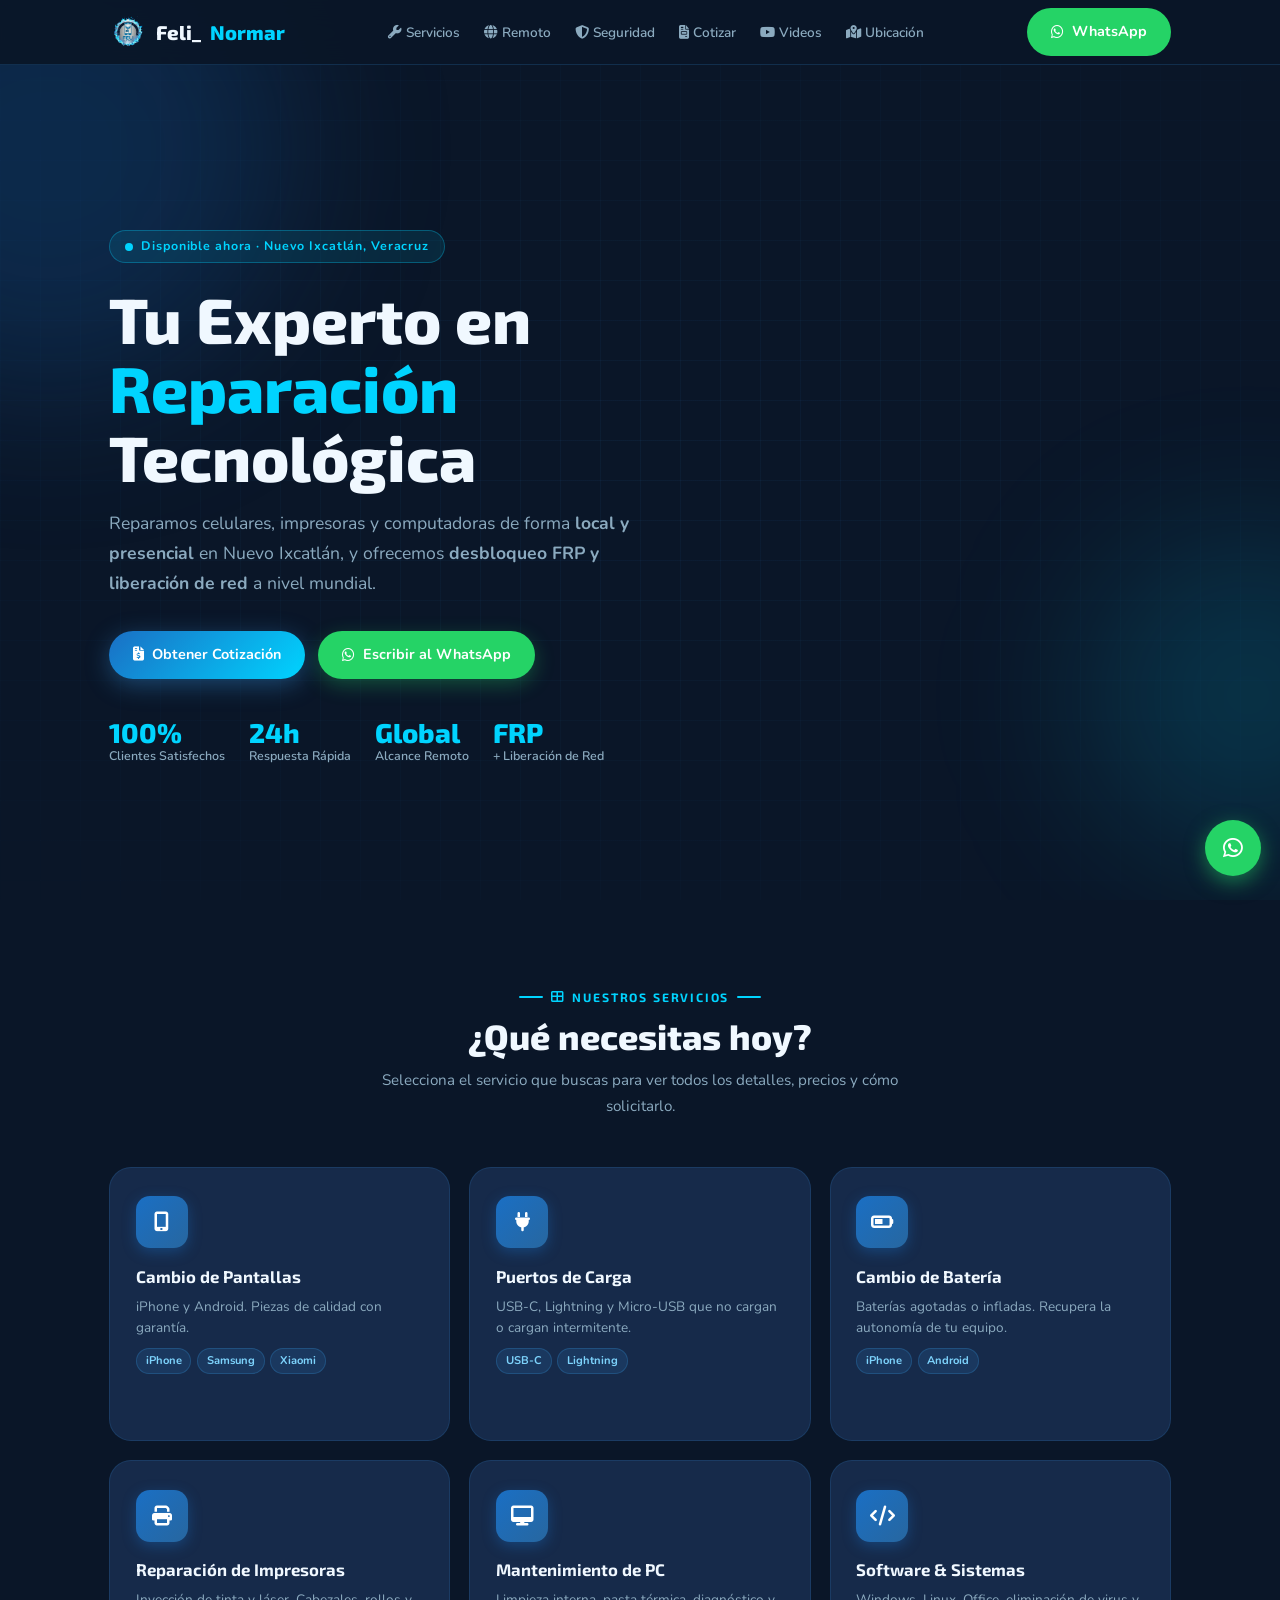
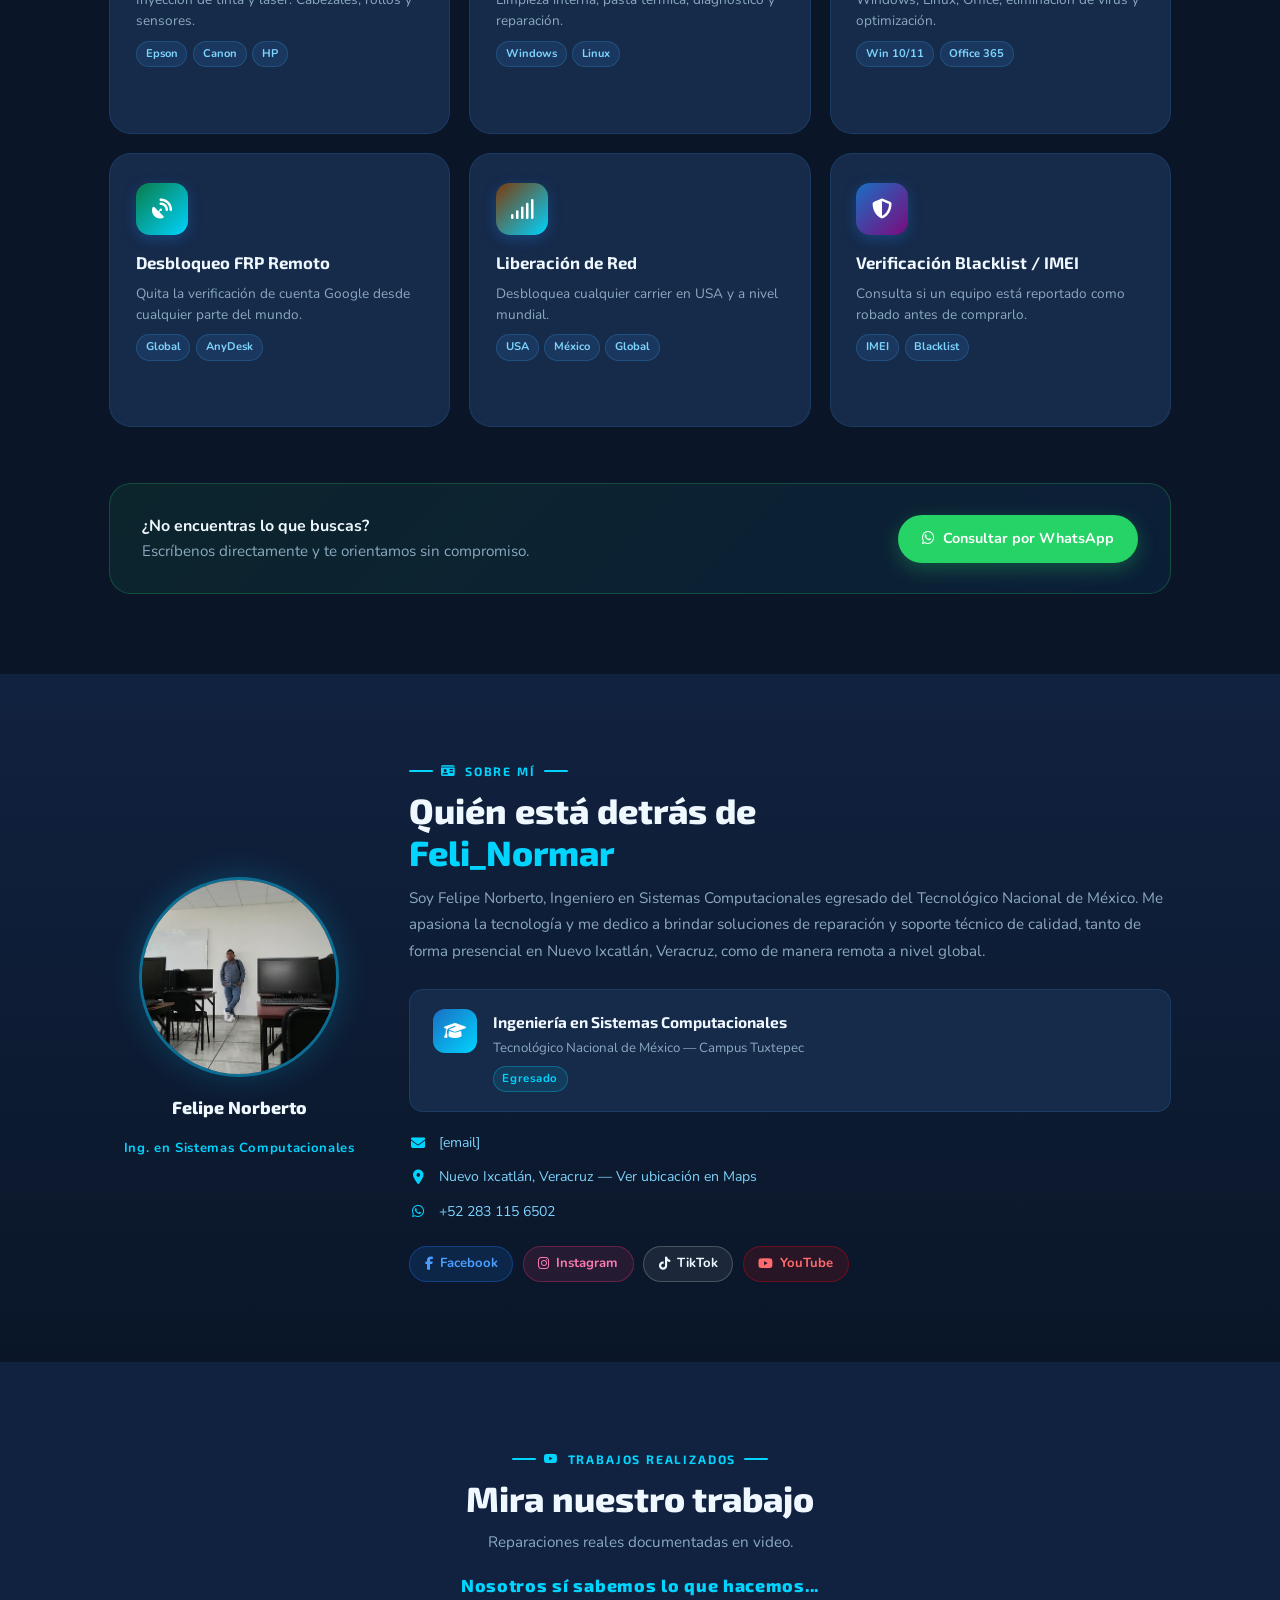
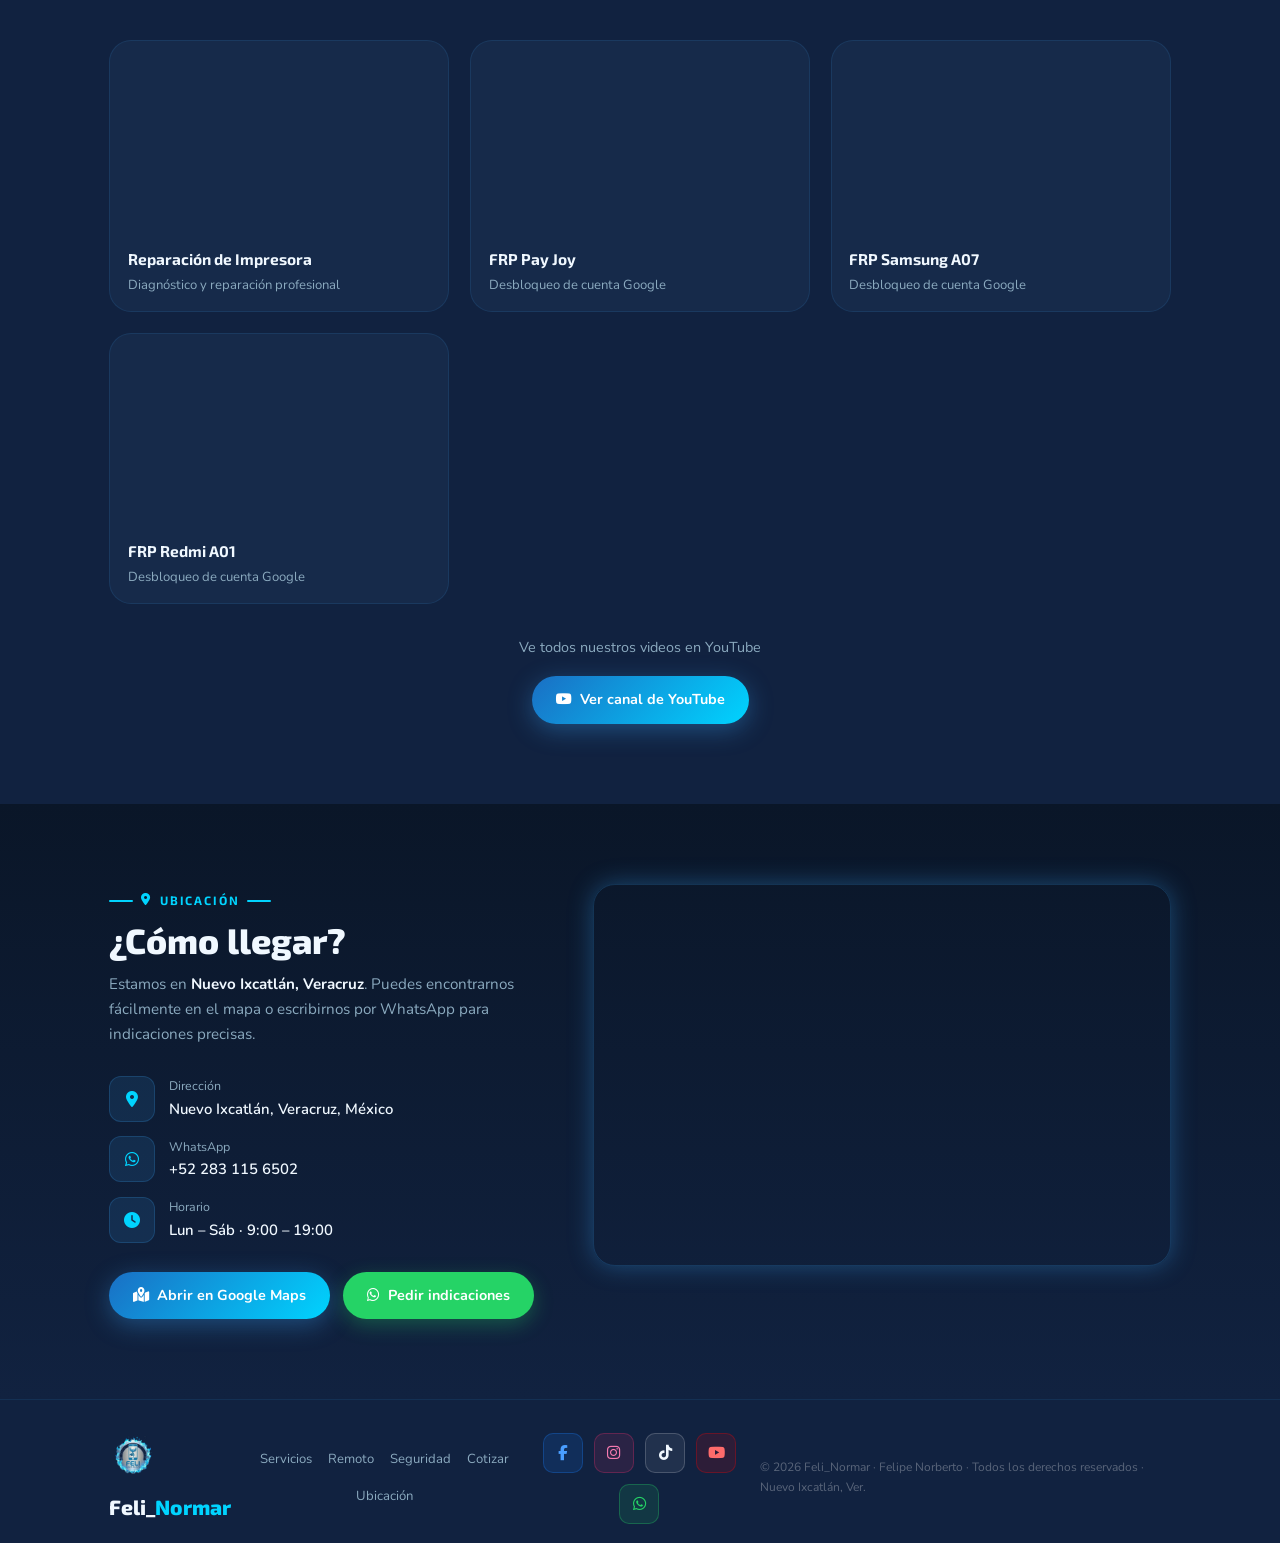
==== commit e9689d14: "feat: logo Feli_Normar en navbar y footer" ====
--- a/index.html
+++ b/index.html
@@ -259,7 +259,7 @@
   <div class="container">
     <div class="nav-inner">
       <a href="index.html" class="nav-logo">
-        <img src="assets/img/logo.png" alt="Feli_Normar" style="width:38px;height:38px;border-radius:10px;object-fit:cover;">
+        <img src="assets/img/logo.jpg" alt="Feli_Normar" style="width:38px;height:38px;border-radius:10px;object-fit:cover;">
         Feli_<span>Normar</span>
       </a>
       <ul class="nav-links">
@@ -662,7 +662,7 @@
   <div class="container">
     <div class="footer-inner">
       <div class="footer-logo">
-        <img src="assets/img/logo.png" alt="Feli_Normar" style="width:48px;height:48px;border-radius:12px;object-fit:cover;margin-bottom:.3rem;">
+        <img src="assets/img/logo.jpg" alt="Feli_Normar" style="width:48px;height:48px;border-radius:12px;object-fit:cover;margin-bottom:.3rem;">
         <div>Feli_<span>Normar</span></div>
       </div>
       <div class="footer-links">
